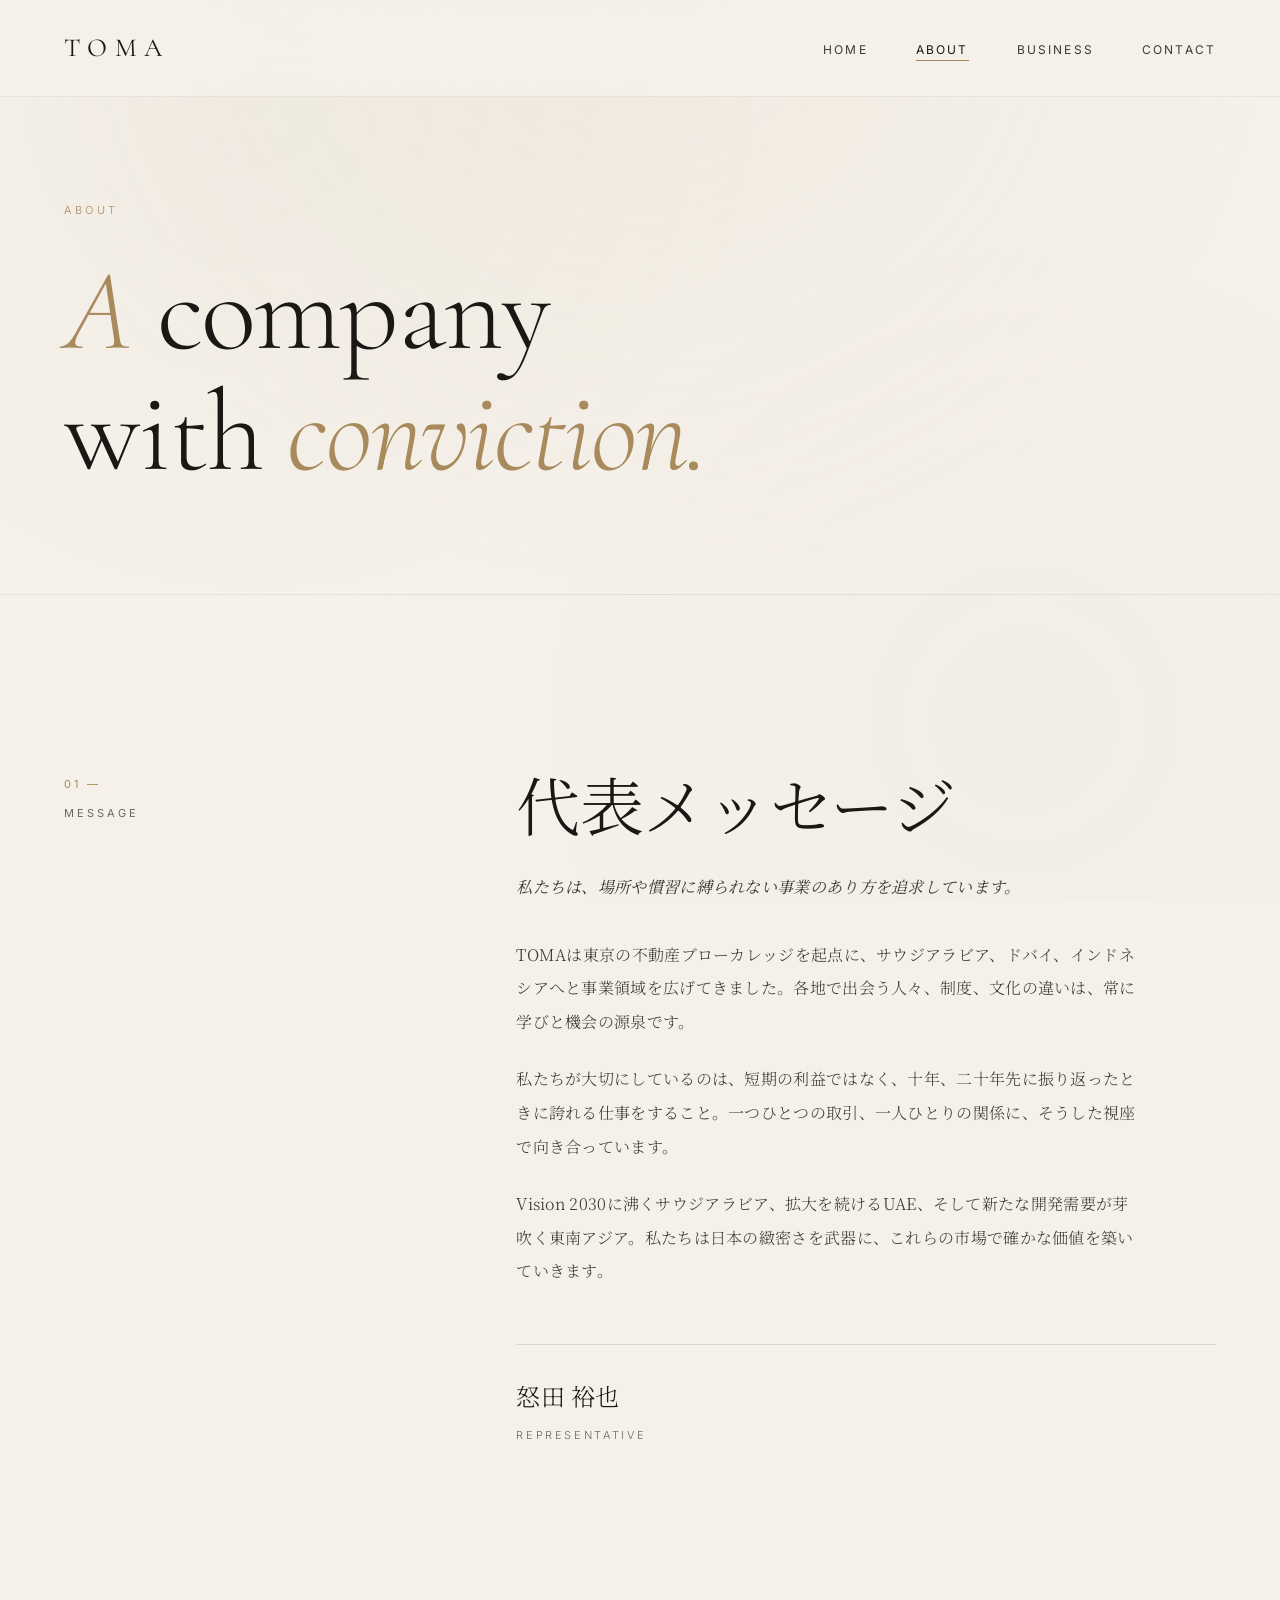
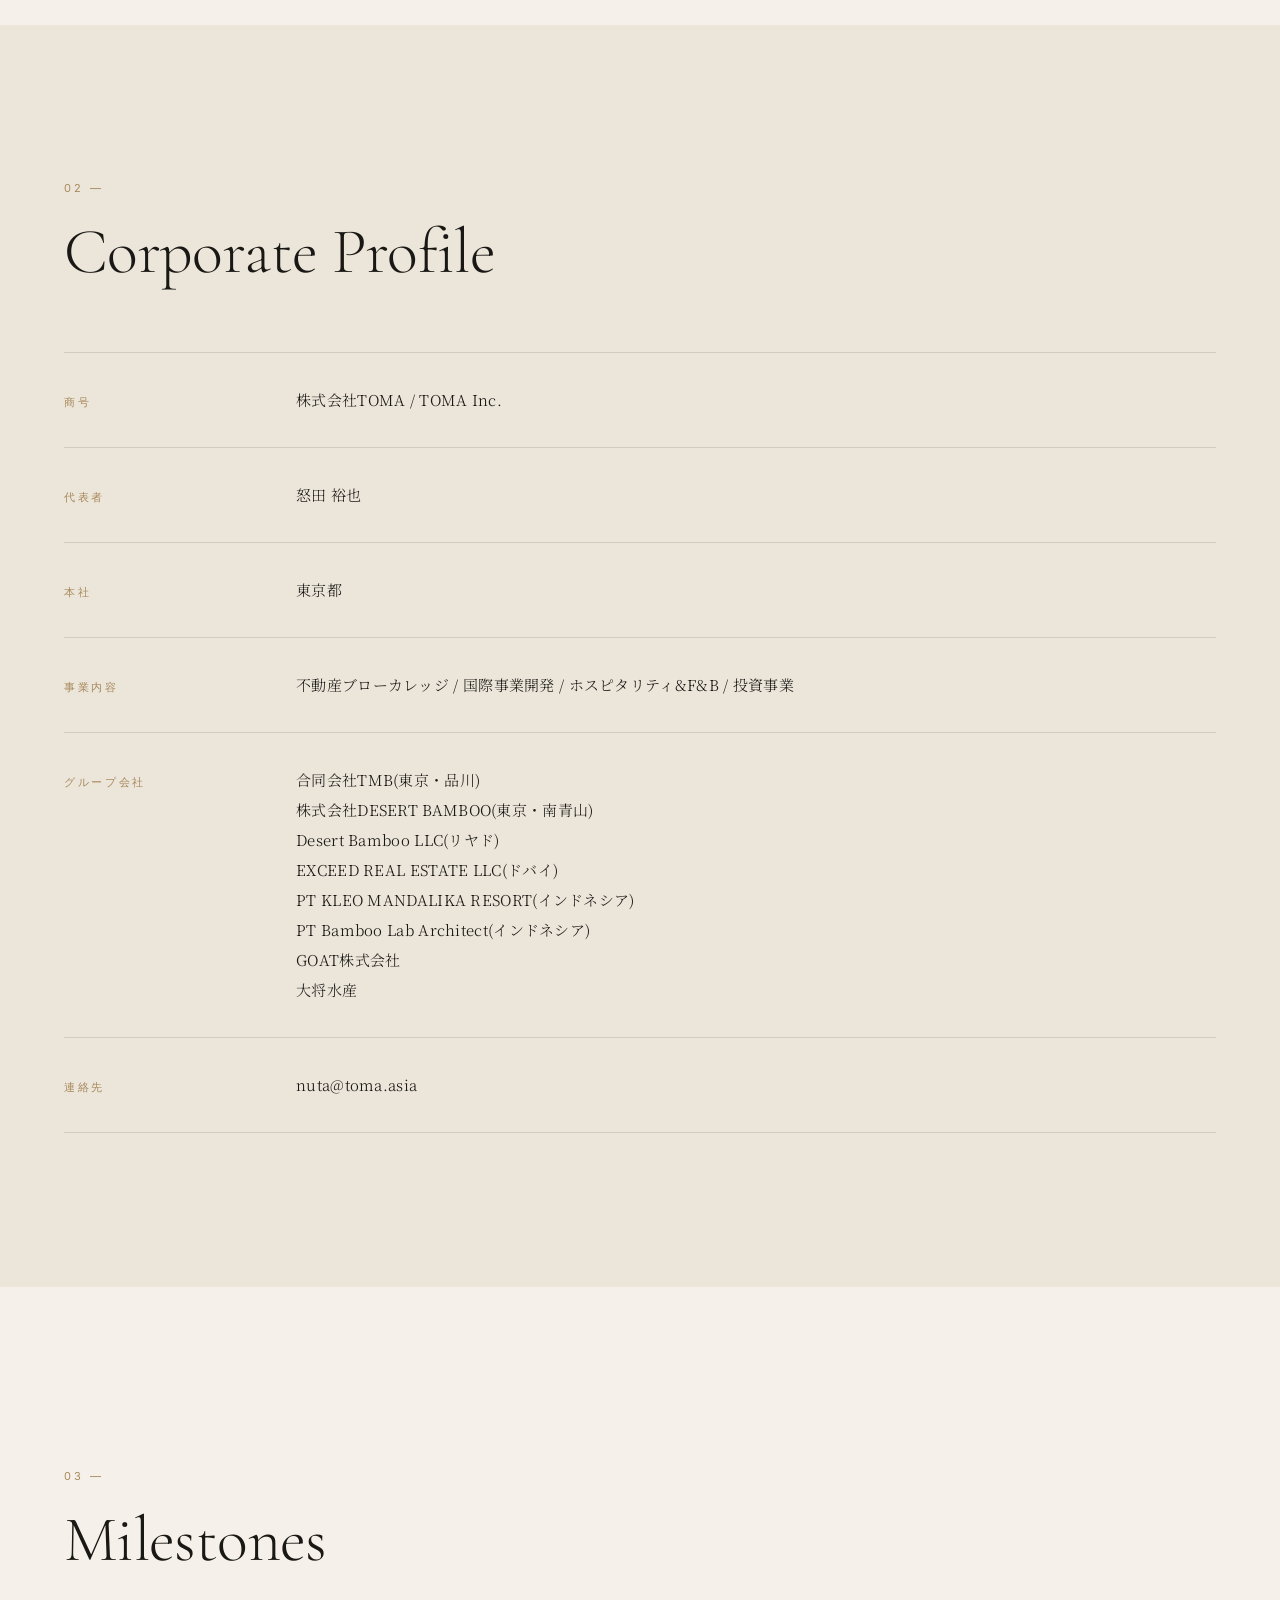
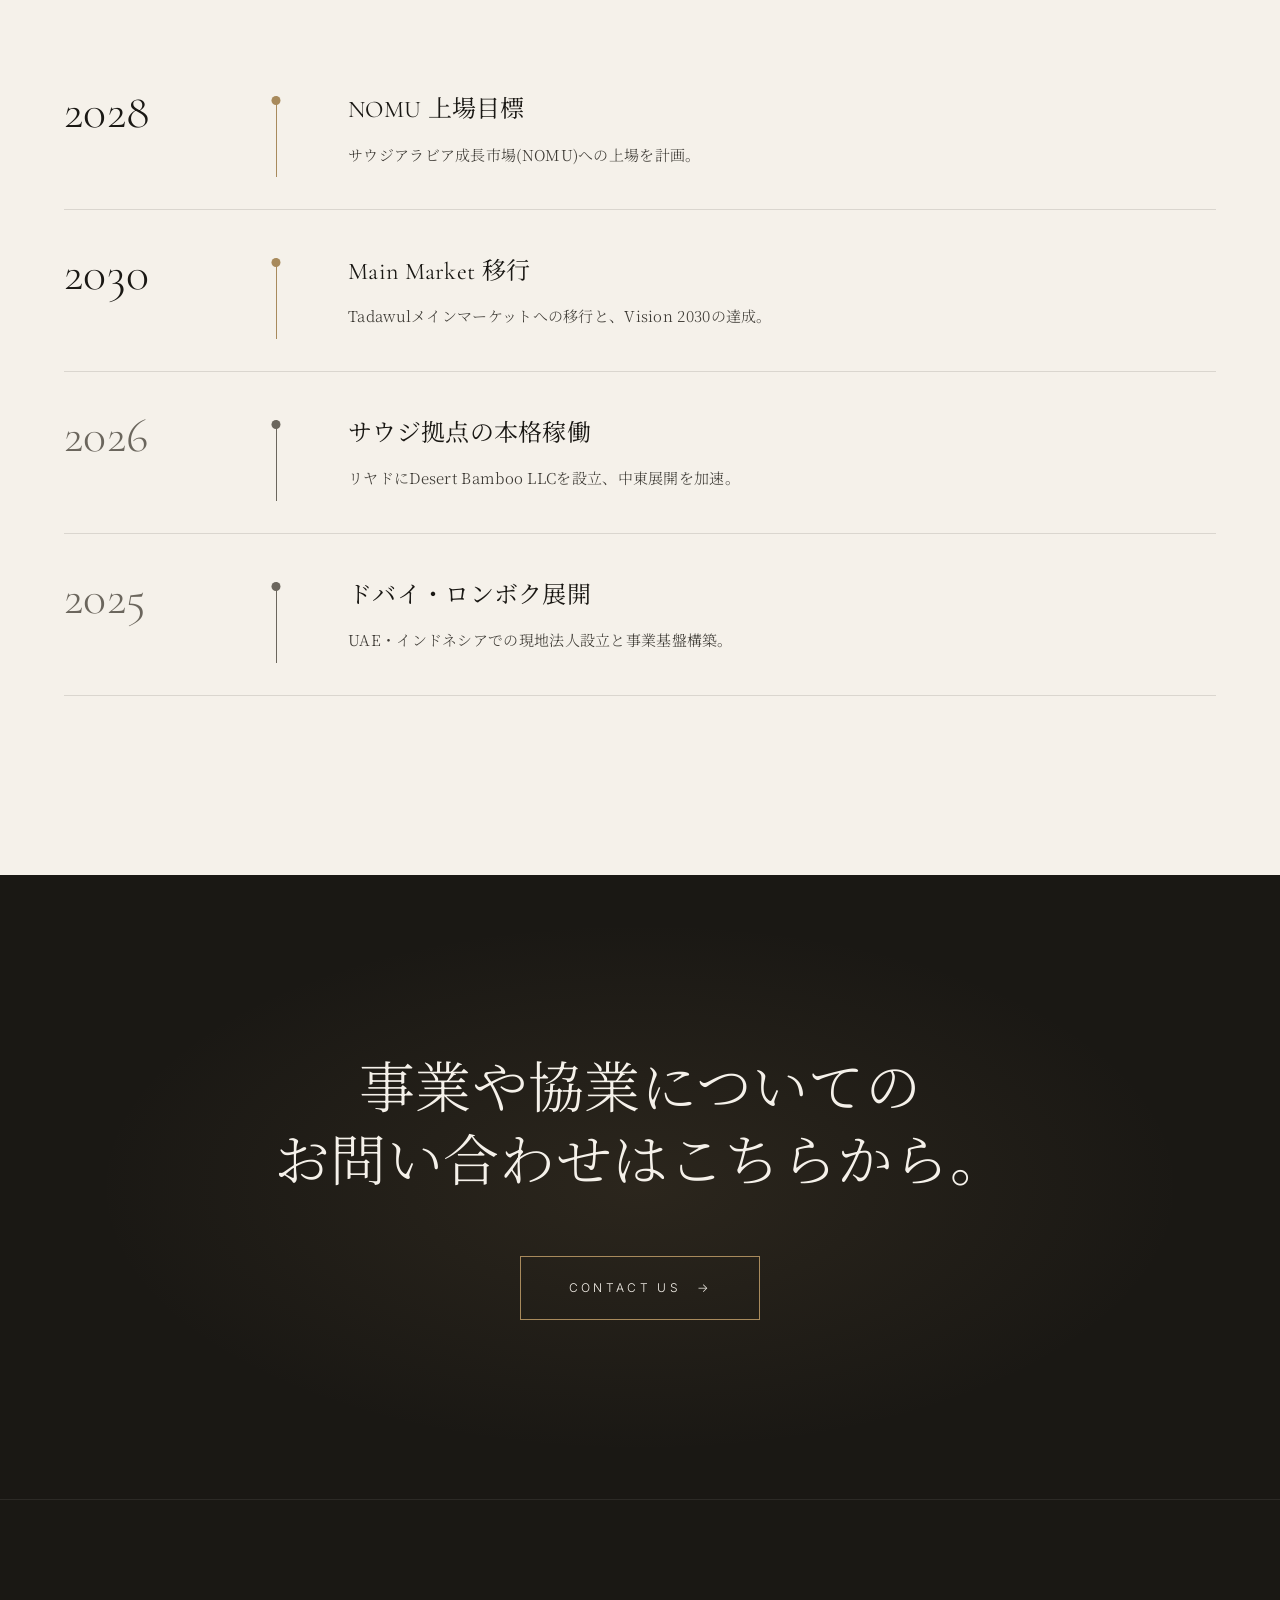
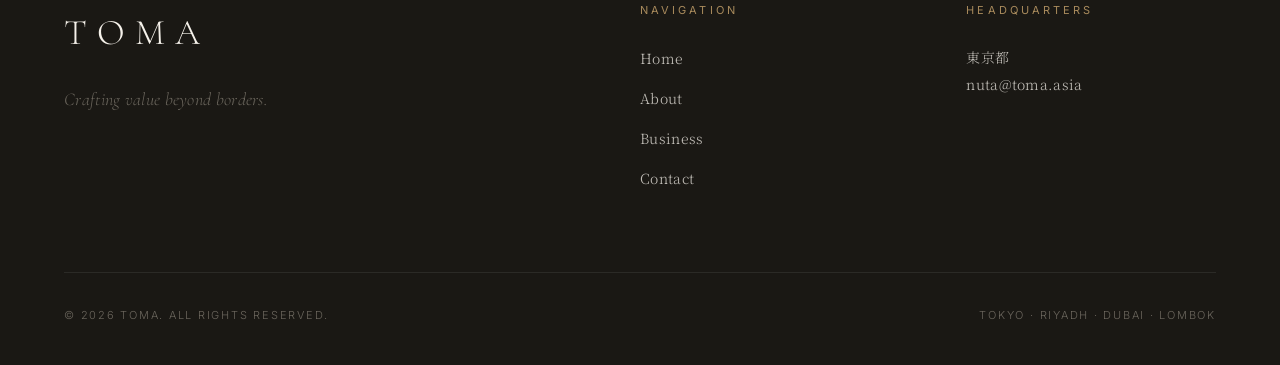
==== about.html @ d40da56d "Add files via upload" ====
<!DOCTYPE html>
<html lang="ja">
<head>
<meta charset="UTF-8">
<meta name="viewport" content="width=device-width, initial-scale=1.0">
<title>About | TOMA</title>
<meta name="description" content="TOMAの会社概要、沿革、代表メッセージ。">
<link rel="preconnect" href="https://fonts.googleapis.com">
<link rel="preconnect" href="https://fonts.gstatic.com" crossorigin>
<link href="https://fonts.googleapis.com/css2?family=Cormorant+Garamond:ital,wght@0,300;0,400;0,500;1,300;1,400&family=Noto+Serif+JP:wght@200;300;400;500&family=Inter:wght@300;400&display=swap" rel="stylesheet">
<link rel="stylesheet" href="style.css">
</head>
<body>

<nav class="nav">
  <div class="nav-inner">
    <a href="index.html" class="nav-logo">TOMA</a>
    <ul class="nav-menu">
      <li><a href="index.html">Home</a></li>
      <li><a href="about.html" class="active">About</a></li>
      <li><a href="business.html">Business</a></li>
      <li><a href="contact.html">Contact</a></li>
    </ul>
    <button class="nav-toggle" aria-label="Menu">
      <span></span><span></span>
    </button>
  </div>
</nav>

<header class="page-header">
  <div class="container">
    <span class="page-eyebrow">About</span>
    <h1 class="page-title"><em>A</em> company<br>with <em>conviction.</em></h1>
  </div>
</header>

<section class="message">
  <div class="container">
    <div class="message-grid">
      <div class="message-label">
        <span class="label-num">01 —</span>
        <span class="label-text">Message</span>
      </div>
      <div class="message-body">
        <h2 class="section-title">代表メッセージ</h2>
        <p class="lead">私たちは、場所や慣習に縛られない事業のあり方を追求しています。</p>
        <p>TOMAは東京の不動産ブローカレッジを起点に、サウジアラビア、ドバイ、インドネシアへと事業領域を広げてきました。各地で出会う人々、制度、文化の違いは、常に学びと機会の源泉です。</p>
        <p>私たちが大切にしているのは、短期の利益ではなく、十年、二十年先に振り返ったときに誇れる仕事をすること。一つひとつの取引、一人ひとりの関係に、そうした視座で向き合っています。</p>
        <p>Vision 2030に沸くサウジアラビア、拡大を続けるUAE、そして新たな開発需要が芽吹く東南アジア。私たちは日本の緻密さを武器に、これらの市場で確かな価値を築いていきます。</p>
        <div class="signature">
          <span class="sig-name">怒田 裕也</span>
          <span class="sig-title">Representative</span>
        </div>
      </div>
    </div>
  </div>
</section>

<section class="profile">
  <div class="container">
    <div class="profile-head">
      <span class="label-num">02 —</span>
      <h2 class="section-title">Corporate Profile</h2>
    </div>
    <dl class="profile-list">
      <div class="profile-row">
        <dt>商号</dt>
        <dd>株式会社TOMA / TOMA Inc.</dd>
      </div>
      <div class="profile-row">
        <dt>代表者</dt>
        <dd>怒田 裕也</dd>
      </div>
      <div class="profile-row">
        <dt>本社</dt>
        <dd>東京都</dd>
      </div>
      <div class="profile-row">
        <dt>事業内容</dt>
        <dd>不動産ブローカレッジ / 国際事業開発 / ホスピタリティ&amp;F&amp;B / 投資事業</dd>
      </div>
      <div class="profile-row">
        <dt>グループ会社</dt>
        <dd>
          合同会社TMB(東京・品川)<br>
          株式会社DESERT BAMBOO(東京・南青山)<br>
          Desert Bamboo LLC(リヤド)<br>
          EXCEED REAL ESTATE LLC(ドバイ)<br>
          PT KLEO MANDALIKA RESORT(インドネシア)<br>
          PT Bamboo Lab Architect(インドネシア)<br>
          GOAT株式会社<br>
          大将水産
        </dd>
      </div>
      <div class="profile-row">
        <dt>連絡先</dt>
        <dd>nuta@toma.asia</dd>
      </div>
    </dl>
  </div>
</section>

<section class="milestones">
  <div class="container">
    <div class="mile-head">
      <span class="label-num">03 —</span>
      <h2 class="section-title">Milestones</h2>
    </div>
    <ol class="timeline">
      <li class="tl-item">
        <span class="tl-year">2028</span>
        <span class="tl-line"></span>
        <div class="tl-body">
          <h3>NOMU 上場目標</h3>
          <p>サウジアラビア成長市場(NOMU)への上場を計画。</p>
        </div>
      </li>
      <li class="tl-item">
        <span class="tl-year">2030</span>
        <span class="tl-line"></span>
        <div class="tl-body">
          <h3>Main Market 移行</h3>
          <p>Tadawulメインマーケットへの移行と、Vision 2030の達成。</p>
        </div>
      </li>
      <li class="tl-item tl-past">
        <span class="tl-year">2026</span>
        <span class="tl-line"></span>
        <div class="tl-body">
          <h3>サウジ拠点の本格稼働</h3>
          <p>リヤドにDesert Bamboo LLCを設立、中東展開を加速。</p>
        </div>
      </li>
      <li class="tl-item tl-past">
        <span class="tl-year">2025</span>
        <span class="tl-line"></span>
        <div class="tl-body">
          <h3>ドバイ・ロンボク展開</h3>
          <p>UAE・インドネシアでの現地法人設立と事業基盤構築。</p>
        </div>
      </li>
    </ol>
  </div>
</section>

<section class="cta">
  <div class="container">
    <p class="cta-lead">事業や協業についての<br>お問い合わせはこちらから。</p>
    <a href="contact.html" class="cta-button">
      <span>Contact Us</span>
      <span class="arrow">→</span>
    </a>
  </div>
</section>

<footer class="footer">
  <div class="container">
    <div class="footer-grid">
      <div class="footer-brand">
        <div class="footer-logo">TOMA</div>
        <p>Crafting value beyond borders.</p>
      </div>
      <div class="footer-links">
        <h4>Navigation</h4>
        <ul>
          <li><a href="index.html">Home</a></li>
          <li><a href="about.html">About</a></li>
          <li><a href="business.html">Business</a></li>
          <li><a href="contact.html">Contact</a></li>
        </ul>
      </div>
      <div class="footer-info">
        <h4>Headquarters</h4>
        <p>東京都<br>nuta@toma.asia</p>
      </div>
    </div>
    <div class="footer-base">
      <span>© 2026 TOMA. All rights reserved.</span>
      <span>Tokyo · Riyadh · Dubai · Lombok</span>
    </div>
  </div>
</footer>

<script src="main.js"></script>
</body>
</html>
---- style.css ----
/* ============================================
   TOMA — Corporate Site
   Aesthetic: Refined luxury, editorial serif
   ============================================ */

:root {
  --ivory: #f5f1ea;
  --ivory-deep: #ebe5da;
  --ink: #1a1814;
  --ink-soft: #3d3a34;
  --ink-faded: #6b665d;
  --gold: #a88a5c;
  --gold-pale: #c9b491;
  --line: rgba(26, 24, 20, 0.12);
  --line-soft: rgba(26, 24, 20, 0.06);

  --font-display: 'Cormorant Garamond', 'Noto Serif JP', serif;
  --font-jp: 'Noto Serif JP', serif;
  --font-sans: 'Inter', -apple-system, sans-serif;

  --ease: cubic-bezier(0.65, 0, 0.35, 1);
  --ease-out: cubic-bezier(0.22, 1, 0.36, 1);
}

* { margin: 0; padding: 0; box-sizing: border-box; }

html { scroll-behavior: smooth; }

body {
  background: var(--ivory);
  color: var(--ink);
  font-family: var(--font-jp);
  font-weight: 300;
  font-size: 15px;
  line-height: 1.85;
  letter-spacing: 0.02em;
  overflow-x: hidden;
  -webkit-font-smoothing: antialiased;
  -moz-osx-font-smoothing: grayscale;
}

/* Subtle paper-like texture */
body::before {
  content: '';
  position: fixed;
  inset: 0;
  background-image:
    radial-gradient(circle at 20% 10%, rgba(168, 138, 92, 0.04) 0%, transparent 40%),
    radial-gradient(circle at 80% 80%, rgba(168, 138, 92, 0.03) 0%, transparent 40%);
  pointer-events: none;
  z-index: 1;
}

.container {
  max-width: 1280px;
  margin: 0 auto;
  padding: 0 clamp(24px, 5vw, 72px);
  position: relative;
  z-index: 2;
}

/* ============================================
   NAVIGATION
   ============================================ */
.nav {
  position: fixed;
  top: 0; left: 0; right: 0;
  z-index: 100;
  padding: 24px 0;
  background: rgba(245, 241, 234, 0.88);
  backdrop-filter: blur(16px);
  -webkit-backdrop-filter: blur(16px);
  border-bottom: 1px solid var(--line-soft);
  transition: all 0.4s var(--ease);
}

.nav-inner {
  max-width: 1280px;
  margin: 0 auto;
  padding: 0 clamp(24px, 5vw, 72px);
  display: flex;
  align-items: center;
  justify-content: space-between;
}

.nav-logo {
  font-family: var(--font-display);
  font-weight: 400;
  font-size: 26px;
  letter-spacing: 0.28em;
  color: var(--ink);
  text-decoration: none;
  transition: color 0.3s var(--ease);
}

.nav-logo:hover { color: var(--gold); }

.nav-menu {
  display: flex;
  gap: 48px;
  list-style: none;
}

.nav-menu a {
  color: var(--ink-soft);
  text-decoration: none;
  font-family: var(--font-sans);
  font-size: 12px;
  letter-spacing: 0.18em;
  text-transform: uppercase;
  font-weight: 400;
  position: relative;
  transition: color 0.3s var(--ease);
  padding: 4px 0;
}

.nav-menu a::after {
  content: '';
  position: absolute;
  bottom: 0;
  left: 0;
  width: 0;
  height: 1px;
  background: var(--gold);
  transition: width 0.4s var(--ease);
}

.nav-menu a:hover,
.nav-menu a.active { color: var(--ink); }
.nav-menu a.active::after,
.nav-menu a:hover::after { width: 100%; }

.nav-toggle {
  display: none;
  background: none;
  border: none;
  cursor: pointer;
  width: 28px;
  height: 20px;
  position: relative;
}

.nav-toggle span {
  display: block;
  position: absolute;
  left: 0;
  width: 100%;
  height: 1px;
  background: var(--ink);
  transition: all 0.3s var(--ease);
}

.nav-toggle span:nth-child(1) { top: 6px; }
.nav-toggle span:nth-child(2) { bottom: 6px; }

/* ============================================
   HERO
   ============================================ */
.hero {
  min-height: 100vh;
  display: flex;
  align-items: center;
  position: relative;
  padding: 120px clamp(24px, 5vw, 72px) 80px;
  overflow: hidden;
}

.hero-gradient {
  position: absolute;
  inset: 0;
  background:
    radial-gradient(ellipse at top right, rgba(201, 180, 145, 0.18) 0%, transparent 55%),
    radial-gradient(ellipse at bottom left, rgba(168, 138, 92, 0.08) 0%, transparent 55%);
  pointer-events: none;
}

.hero-content {
  max-width: 1280px;
  margin: 0 auto;
  width: 100%;
  position: relative;
  z-index: 2;
}

.hero-eyebrow {
  display: flex;
  align-items: center;
  gap: 16px;
  font-family: var(--font-sans);
  font-size: 11px;
  letter-spacing: 0.32em;
  text-transform: uppercase;
  color: var(--ink-faded);
  margin-bottom: 48px;
  opacity: 0;
  animation: fadeIn 1.2s var(--ease-out) 0.3s forwards;
}

.hero-eyebrow .line {
  width: 48px;
  height: 1px;
  background: var(--gold);
  display: inline-block;
}

.hero-title {
  font-family: var(--font-display);
  font-weight: 300;
  font-size: clamp(52px, 10vw, 148px);
  line-height: 1.02;
  letter-spacing: -0.015em;
  color: var(--ink);
  margin-bottom: 48px;
}

.hero-title em {
  font-style: italic;
  font-weight: 300;
  color: var(--gold);
}

.reveal {
  display: block;
  overflow: hidden;
}

.reveal > span {
  display: block;
  transform: translateY(110%);
  animation: revealUp 1.4s var(--ease-out) forwards;
}

.reveal:nth-child(1) > span { animation-delay: 0.2s; }
.reveal:nth-child(2) > span { animation-delay: 0.4s; }

@keyframes revealUp {
  to { transform: translateY(0); }
}

.reveal-delay {
  opacity: 0;
  animation: fadeIn 1.2s var(--ease-out) 0.9s forwards;
}

@keyframes fadeIn {
  from { opacity: 0; transform: translateY(20px); }
  to { opacity: 1; transform: translateY(0); }
}

.hero-sub {
  font-size: 16px;
  color: var(--ink-soft);
  max-width: 540px;
  margin-bottom: 72px;
  line-height: 2;
}

.hero-meta {
  display: flex;
  gap: clamp(32px, 6vw, 80px);
  padding-top: 32px;
  border-top: 1px solid var(--line);
  max-width: 640px;
}

.meta-item {
  display: flex;
  flex-direction: column;
  gap: 4px;
}

.meta-num {
  font-family: var(--font-display);
  font-size: 40px;
  font-weight: 400;
  color: var(--ink);
  line-height: 1;
}

.meta-label {
  font-family: var(--font-sans);
  font-size: 11px;
  letter-spacing: 0.2em;
  text-transform: uppercase;
  color: var(--ink-faded);
}

.hero-scroll {
  position: absolute;
  bottom: 40px;
  right: clamp(24px, 5vw, 72px);
  display: flex;
  flex-direction: column;
  align-items: center;
  gap: 16px;
  z-index: 2;
}

.hero-scroll span {
  font-family: var(--font-sans);
  font-size: 10px;
  letter-spacing: 0.3em;
  text-transform: uppercase;
  color: var(--ink-faded);
  writing-mode: vertical-rl;
}

.scroll-line {
  width: 1px;
  height: 60px;
  background: linear-gradient(to bottom, var(--gold), transparent);
  position: relative;
  overflow: hidden;
}

.scroll-line::after {
  content: '';
  position: absolute;
  top: -20px;
  left: 0;
  width: 100%;
  height: 20px;
  background: var(--ink);
  animation: scrollDot 2.4s var(--ease) infinite;
}

@keyframes scrollDot {
  to { top: 60px; }
}

/* ============================================
   SECTION BASICS
   ============================================ */
.section-title {
  font-family: var(--font-display);
  font-weight: 300;
  font-size: clamp(36px, 5vw, 64px);
  line-height: 1.15;
  letter-spacing: -0.01em;
  color: var(--ink);
}

.section-title em {
  font-style: italic;
  color: var(--gold);
}

.label-num {
  font-family: var(--font-sans);
  font-size: 11px;
  letter-spacing: 0.28em;
  text-transform: uppercase;
  color: var(--gold);
  font-weight: 400;
}

.label-text {
  font-family: var(--font-sans);
  font-size: 11px;
  letter-spacing: 0.28em;
  text-transform: uppercase;
  color: var(--ink-faded);
  font-weight: 400;
}

/* ============================================
   INTRO SECTION
   ============================================ */
.intro {
  padding: clamp(100px, 14vw, 180px) 0;
  border-top: 1px solid var(--line-soft);
}

.intro-grid {
  display: grid;
  grid-template-columns: 1fr 2fr;
  gap: clamp(48px, 8vw, 120px);
  align-items: start;
}

.intro-label {
  display: flex;
  flex-direction: column;
  gap: 8px;
  position: sticky;
  top: 120px;
}

.intro-body p {
  font-size: 17px;
  line-height: 2.05;
  color: var(--ink-soft);
  margin-top: 32px;
  max-width: 640px;
}

.intro-body .section-title {
  margin-bottom: 8px;
}

/* ============================================
   SHOWCASE
   ============================================ */
.showcase {
  padding: clamp(80px, 12vw, 160px) 0;
  background: var(--ivory-deep);
  position: relative;
}

.showcase::before {
  content: '';
  position: absolute;
  top: 0; left: 0; right: 0;
  height: 1px;
  background: var(--line);
}

.showcase-head {
  display: flex;
  flex-direction: column;
  gap: 16px;
  margin-bottom: 80px;
}

.showcase-grid {
  display: grid;
  grid-template-columns: repeat(3, 1fr);
  gap: 1px;
  background: var(--line);
  border: 1px solid var(--line);
}

.showcase-item {
  background: var(--ivory-deep);
  padding: 56px clamp(24px, 3vw, 48px);
  display: flex;
  flex-direction: column;
  gap: 20px;
  transition: background 0.5s var(--ease);
  position: relative;
  min-height: 340px;
}

.showcase-item:hover {
  background: var(--ivory);
}

.item-num {
  font-family: var(--font-display);
  font-style: italic;
  font-size: 52px;
  font-weight: 300;
  color: var(--gold);
  line-height: 1;
}

.showcase-item h3 {
  font-family: var(--font-display);
  font-size: 28px;
  font-weight: 400;
  color: var(--ink);
  letter-spacing: 0.01em;
}

.showcase-item p {
  color: var(--ink-soft);
  font-size: 14px;
  line-height: 1.95;
  flex-grow: 1;
}

.arrow-link {
  font-family: var(--font-sans);
  font-size: 11px;
  letter-spacing: 0.24em;
  text-transform: uppercase;
  color: var(--ink);
  text-decoration: none;
  display: inline-flex;
  align-items: center;
  gap: 12px;
  margin-top: 16px;
  transition: gap 0.3s var(--ease), color 0.3s var(--ease);
  align-self: flex-start;
}

.arrow-link span {
  transition: transform 0.3s var(--ease);
}

.arrow-link:hover {
  color: var(--gold);
  gap: 20px;
}

/* ============================================
   GLOBAL PRESENCE
   ============================================ */
.global {
  padding: clamp(100px, 14vw, 180px) 0;
}

.global-head {
  display: flex;
  flex-direction: column;
  gap: 16px;
  margin-bottom: 72px;
}

.global-list {
  border-top: 1px solid var(--line);
}

.region {
  display: grid;
  grid-template-columns: 180px 1fr 3fr;
  align-items: center;
  padding: 40px 0;
  border-bottom: 1px solid var(--line);
  transition: padding-left 0.5s var(--ease);
  cursor: default;
}

.region:hover {
  padding-left: 24px;
}

.region-num {
  font-family: var(--font-jp);
  font-size: 14px;
  color: var(--gold);
  letter-spacing: 0.14em;
  font-weight: 400;
}

.region-dot {
  display: block;
  width: 6px;
  height: 6px;
  border-radius: 50%;
  background: var(--gold);
  transform: scale(0.6);
  transition: transform 0.4s var(--ease);
}

.region:hover .region-dot { transform: scale(1.2); }

.region-name {
  font-family: var(--font-display);
  font-size: clamp(26px, 3.2vw, 44px);
  font-weight: 300;
  color: var(--ink);
  letter-spacing: -0.005em;
}

/* ============================================
   CTA
   ============================================ */
.cta {
  padding: clamp(100px, 14vw, 180px) 0;
  background: var(--ink);
  color: var(--ivory);
  text-align: center;
  position: relative;
  overflow: hidden;
}

.cta::before {
  content: '';
  position: absolute;
  inset: 0;
  background:
    radial-gradient(ellipse at center, rgba(168, 138, 92, 0.12) 0%, transparent 60%);
}

.cta .container { position: relative; z-index: 2; }

.cta-lead {
  font-family: var(--font-display);
  font-size: clamp(32px, 4.5vw, 56px);
  font-weight: 300;
  line-height: 1.3;
  margin-bottom: 56px;
  color: var(--ivory);
}

.cta-button {
  display: inline-flex;
  align-items: center;
  gap: 16px;
  padding: 20px 48px;
  border: 1px solid var(--gold);
  color: var(--ivory);
  text-decoration: none;
  font-family: var(--font-sans);
  font-size: 12px;
  letter-spacing: 0.28em;
  text-transform: uppercase;
  transition: all 0.4s var(--ease);
  position: relative;
  overflow: hidden;
}

.cta-button::before {
  content: '';
  position: absolute;
  inset: 0;
  background: var(--gold);
  transform: translateX(-101%);
  transition: transform 0.5s var(--ease);
  z-index: 0;
}

.cta-button:hover::before { transform: translateX(0); }
.cta-button > * { position: relative; z-index: 1; transition: color 0.3s var(--ease); }
.cta-button:hover { color: var(--ink); border-color: var(--gold); }

.cta-button .arrow {
  transition: transform 0.4s var(--ease);
}

.cta-button:hover .arrow { transform: translateX(8px); }

/* ============================================
   FOOTER
   ============================================ */
.footer {
  background: var(--ink);
  color: var(--ivory);
  padding: 100px 0 40px;
  border-top: 1px solid rgba(255, 255, 255, 0.08);
}

.footer-grid {
  display: grid;
  grid-template-columns: 2fr 1fr 1fr;
  gap: clamp(40px, 6vw, 80px);
  margin-bottom: 80px;
}

.footer-logo {
  font-family: var(--font-display);
  font-size: 36px;
  letter-spacing: 0.28em;
  margin-bottom: 16px;
  color: var(--ivory);
}

.footer-brand p {
  color: var(--ink-faded);
  font-family: var(--font-display);
  font-style: italic;
  font-size: 18px;
}

.footer h4 {
  font-family: var(--font-sans);
  font-size: 11px;
  letter-spacing: 0.28em;
  text-transform: uppercase;
  color: var(--gold);
  font-weight: 400;
  margin-bottom: 24px;
}

.footer-links ul {
  list-style: none;
  display: flex;
  flex-direction: column;
  gap: 12px;
}

.footer-links a {
  color: var(--ivory);
  text-decoration: none;
  font-size: 14px;
  transition: color 0.3s var(--ease);
  opacity: 0.75;
}

.footer-links a:hover { color: var(--gold-pale); opacity: 1; }

.footer-info p {
  color: var(--ivory);
  font-size: 14px;
  opacity: 0.75;
  line-height: 1.9;
}

.footer-base {
  padding-top: 32px;
  border-top: 1px solid rgba(255, 255, 255, 0.08);
  display: flex;
  justify-content: space-between;
  font-family: var(--font-sans);
  font-size: 11px;
  letter-spacing: 0.16em;
  color: var(--ink-faded);
  text-transform: uppercase;
}

/* ============================================
   SUB PAGES
   ============================================ */
.page-header {
  padding: 200px 0 100px;
  border-bottom: 1px solid var(--line-soft);
  background: radial-gradient(ellipse at center top, rgba(201, 180, 145, 0.1) 0%, transparent 70%);
}

.page-eyebrow {
  font-family: var(--font-sans);
  font-size: 11px;
  letter-spacing: 0.32em;
  text-transform: uppercase;
  color: var(--gold);
  margin-bottom: 32px;
  display: block;
}

.page-title {
  font-family: var(--font-display);
  font-weight: 300;
  font-size: clamp(52px, 9vw, 128px);
  line-height: 1.05;
  letter-spacing: -0.015em;
  color: var(--ink);
}

.page-title em {
  font-style: italic;
  color: var(--gold);
}

.lead {
  font-family: var(--font-display);
  font-style: italic;
  font-size: 22px;
  line-height: 1.6;
  color: var(--ink);
  margin-bottom: 32px;
  font-weight: 400;
}

/* ============================================
   MESSAGE (About)
   ============================================ */
.message {
  padding: clamp(100px, 14vw, 180px) 0;
}

.message-grid {
  display: grid;
  grid-template-columns: 1fr 2fr;
  gap: clamp(48px, 8vw, 120px);
  align-items: start;
}

.message-label {
  display: flex;
  flex-direction: column;
  gap: 8px;
  position: sticky;
  top: 120px;
}

.message-body p {
  font-size: 16px;
  line-height: 2.1;
  color: var(--ink-soft);
  margin-top: 24px;
  max-width: 620px;
}

.message-body .section-title { margin-bottom: 24px; }

.signature {
  margin-top: 56px;
  padding-top: 32px;
  border-top: 1px solid var(--line);
  display: flex;
  flex-direction: column;
  gap: 4px;
}

.sig-name {
  font-family: var(--font-display);
  font-size: 24px;
  color: var(--ink);
}

.sig-title {
  font-family: var(--font-sans);
  font-size: 11px;
  letter-spacing: 0.24em;
  text-transform: uppercase;
  color: var(--ink-faded);
}

/* ============================================
   PROFILE (Corporate)
   ============================================ */
.profile {
  padding: clamp(80px, 12vw, 160px) 0;
  background: var(--ivory-deep);
}

.profile-head {
  display: flex;
  flex-direction: column;
  gap: 16px;
  margin-bottom: 64px;
}

.profile-list {
  border-top: 1px solid var(--line);
}

.profile-row {
  display: grid;
  grid-template-columns: 200px 1fr;
  padding: 32px 0;
  border-bottom: 1px solid var(--line);
  align-items: baseline;
  gap: 32px;
}

.profile-row dt {
  font-family: var(--font-sans);
  font-size: 11px;
  letter-spacing: 0.24em;
  text-transform: uppercase;
  color: var(--gold);
}

.profile-row dd {
  font-size: 15px;
  line-height: 2;
  color: var(--ink);
}

/* ============================================
   MILESTONES (Timeline)
   ============================================ */
.milestones {
  padding: clamp(100px, 14vw, 180px) 0;
}

.mile-head {
  display: flex;
  flex-direction: column;
  gap: 16px;
  margin-bottom: 72px;
}

.timeline {
  list-style: none;
  position: relative;
  padding-left: 0;
}

.tl-item {
  display: grid;
  grid-template-columns: 140px 80px 1fr;
  gap: 32px;
  padding: 40px 0;
  border-bottom: 1px solid var(--line);
  align-items: start;
}

.tl-year {
  font-family: var(--font-display);
  font-size: 48px;
  font-weight: 300;
  color: var(--ink);
  line-height: 1;
}

.tl-past .tl-year { color: var(--ink-faded); }

.tl-line {
  display: block;
  width: 1px;
  height: 100%;
  background: var(--gold);
  margin: 8px auto 0;
  position: relative;
}

.tl-line::before {
  content: '';
  position: absolute;
  top: 0;
  left: 50%;
  width: 9px;
  height: 9px;
  border-radius: 50%;
  background: var(--gold);
  transform: translateX(-50%);
}

.tl-past .tl-line,
.tl-past .tl-line::before { background: var(--ink-faded); }

.tl-body h3 {
  font-family: var(--font-display);
  font-size: 24px;
  font-weight: 400;
  color: var(--ink);
  margin-bottom: 8px;
}

.tl-body p {
  color: var(--ink-soft);
  line-height: 1.9;
}

/* ============================================
   BUSINESS DETAIL
   ============================================ */
.biz-section {
  padding: clamp(100px, 14vw, 180px) 0;
  border-bottom: 1px solid var(--line-soft);
}

.biz-section.biz-alt {
  background: var(--ivory-deep);
}

.biz-grid {
  display: grid;
  grid-template-columns: 1fr 2fr;
  gap: clamp(48px, 8vw, 120px);
  align-items: start;
}

.biz-meta {
  position: sticky;
  top: 120px;
  display: flex;
  flex-direction: column;
  gap: 16px;
}

.biz-num {
  font-family: var(--font-display);
  font-style: italic;
  font-size: 72px;
  font-weight: 300;
  color: var(--gold);
  line-height: 1;
}

.biz-tag {
  font-family: var(--font-sans);
  font-size: 11px;
  letter-spacing: 0.28em;
  text-transform: uppercase;
  color: var(--ink-faded);
}

.biz-title {
  font-family: var(--font-display);
  font-size: clamp(40px, 6vw, 72px);
  font-weight: 300;
  line-height: 1.1;
  letter-spacing: -0.015em;
  color: var(--ink);
  margin-bottom: 24px;
}

.biz-body > p {
  font-size: 16px;
  line-height: 2.05;
  color: var(--ink-soft);
  margin-bottom: 24px;
  max-width: 640px;
}

.biz-points {
  margin-top: 64px;
  display: flex;
  flex-direction: column;
  gap: 40px;
}

.bp-item {
  display: grid;
  grid-template-columns: 60px 1fr;
  gap: 24px;
  padding: 32px 0;
  border-top: 1px solid var(--line);
}

.bp-num {
  font-family: var(--font-sans);
  font-size: 11px;
  letter-spacing: 0.24em;
  color: var(--gold);
}

.bp-item h4 {
  font-family: var(--font-display);
  font-size: 22px;
  font-weight: 400;
  color: var(--ink);
  margin-bottom: 8px;
}

.bp-item p {
  color: var(--ink-soft);
  font-size: 15px;
  line-height: 1.95;
}

/* ============================================
   CONTACT
   ============================================ */
.contact {
  padding: clamp(80px, 12vw, 160px) 0;
}

.contact-grid {
  display: grid;
  grid-template-columns: 1fr 1.5fr;
  gap: clamp(48px, 8vw, 120px);
  align-items: start;
}

.contact-info {
  position: sticky;
  top: 120px;
  display: flex;
  flex-direction: column;
  gap: 16px;
}

.contact-info .section-title { margin-bottom: 24px; }

.contact-info p {
  color: var(--ink-soft);
  font-size: 15px;
  line-height: 2;
  margin-bottom: 16px;
}

.info-block {
  padding-top: 32px;
  margin-top: 16px;
  border-top: 1px solid var(--line);
}

.info-block h4 {
  font-family: var(--font-sans);
  font-size: 11px;
  letter-spacing: 0.28em;
  text-transform: uppercase;
  color: var(--gold);
  margin-bottom: 12px;
}

.info-block p {
  margin: 0;
  font-size: 15px;
}

.info-mail {
  font-family: var(--font-display);
  font-size: 24px;
  color: var(--ink);
  text-decoration: none;
  position: relative;
  display: inline-block;
  padding-bottom: 4px;
  border-bottom: 1px solid var(--gold);
  transition: color 0.3s var(--ease);
}

.info-mail:hover { color: var(--gold); }

.contact-form {
  display: flex;
  flex-direction: column;
  gap: 8px;
}

.contact-form .section-title { margin-bottom: 32px; }

.form-row {
  display: flex;
  flex-direction: column;
  padding: 24px 0;
  border-bottom: 1px solid var(--line);
  position: relative;
  transition: border-color 0.3s var(--ease);
}

.form-row:focus-within {
  border-color: var(--gold);
}

.form-row label {
  display: flex;
  align-items: baseline;
  gap: 16px;
  margin-bottom: 12px;
}

.label-no {
  font-family: var(--font-sans);
  font-size: 10px;
  letter-spacing: 0.24em;
  color: var(--gold);
}

.label-txt {
  font-family: var(--font-sans);
  font-size: 11px;
  letter-spacing: 0.24em;
  text-transform: uppercase;
  color: var(--ink-faded);
}

.label-txt em {
  color: var(--gold);
  font-style: normal;
}

.form-row input,
.form-row select,
.form-row textarea {
  background: transparent;
  border: none;
  outline: none;
  font-family: var(--font-jp);
  font-size: 16px;
  color: var(--ink);
  padding: 8px 0;
  width: 100%;
  resize: vertical;
  letter-spacing: 0.01em;
}

.form-row textarea {
  min-height: 140px;
  line-height: 1.8;
}

.form-row input::placeholder,
.form-row textarea::placeholder {
  color: var(--ink-faded);
}

.form-row select {
  cursor: pointer;
  appearance: none;
  -webkit-appearance: none;
  background-image: url("data:image/svg+xml;utf8,<svg xmlns='http://www.w3.org/2000/svg' width='12' height='8' viewBox='0 0 12 8'><path d='M1 1l5 5 5-5' stroke='%23a88a5c' fill='none' stroke-width='1'/></svg>");
  background-repeat: no-repeat;
  background-position: right 4px center;
  padding-right: 24px;
}

.form-submit {
  margin-top: 40px;
  padding: 22px 48px;
  background: var(--ink);
  color: var(--ivory);
  border: 1px solid var(--ink);
  cursor: pointer;
  font-family: var(--font-sans);
  font-size: 12px;
  letter-spacing: 0.28em;
  text-transform: uppercase;
  display: inline-flex;
  align-items: center;
  justify-content: center;
  gap: 16px;
  align-self: flex-start;
  transition: all 0.4s var(--ease);
  position: relative;
  overflow: hidden;
}

.form-submit::before {
  content: '';
  position: absolute;
  inset: 0;
  background: var(--gold);
  transform: translateX(-101%);
  transition: transform 0.5s var(--ease);
  z-index: 0;
}

.form-submit:hover::before { transform: translateX(0); }
.form-submit > * { position: relative; z-index: 1; }
.form-submit:hover { color: var(--ink); border-color: var(--gold); }

.form-submit .arrow { transition: transform 0.4s var(--ease); }
.form-submit:hover .arrow { transform: translateX(8px); }

.form-note {
  margin-top: 24px;
  font-size: 12px;
  color: var(--ink-faded);
  line-height: 1.9;
}

/* ============================================
   RESPONSIVE
   ============================================ */
@media (max-width: 900px) {
  .nav { padding: 16px 0; }
  .nav-menu {
    position: fixed;
    top: 0; right: -100%;
    width: 75%;
    height: 100vh;
    background: var(--ivory);
    flex-direction: column;
    justify-content: center;
    align-items: center;
    gap: 32px;
    transition: right 0.5s var(--ease);
    padding: 40px;
    box-shadow: -20px 0 40px rgba(0,0,0,0.05);
  }
  .nav-menu.open { right: 0; }
  .nav-menu a { font-size: 14px; }
  .nav-toggle { display: block; z-index: 101; }
  .nav-toggle.open span:nth-child(1) {
    top: 10px; transform: rotate(45deg);
  }
  .nav-toggle.open span:nth-child(2) {
    bottom: 9px; transform: rotate(-45deg);
  }

  .hero { padding: 100px 24px 60px; min-height: 90vh; }
  .hero-sub { margin-bottom: 48px; }
  .hero-meta { flex-wrap: wrap; gap: 24px; }
  .meta-num { font-size: 32px; }
  .hero-scroll { display: none; }

  .intro-grid,
  .message-grid,
  .biz-grid,
  .contact-grid,
  .footer-grid {
    grid-template-columns: 1fr;
    gap: 40px;
  }

  .intro-label,
  .message-label,
  .biz-meta,
  .contact-info {
    position: relative;
    top: 0;
  }

  .showcase-grid {
    grid-template-columns: 1fr;
  }

  .region {
    grid-template-columns: 100px 20px 1fr;
    padding: 24px 0;
  }
  .region-name { font-size: 24px; }

  .tl-item {
    grid-template-columns: 70px 30px 1fr;
    gap: 16px;
  }
  .tl-year { font-size: 32px; }

  .profile-row {
    grid-template-columns: 1fr;
    gap: 8px;
    padding: 24px 0;
  }

  .footer-base {
    flex-direction: column;
    gap: 8px;
  }
}

@media (max-width: 560px) {
  .hero-meta { gap: 20px; }
  .meta-item { flex: 1 1 40%; }
  .showcase-item { padding: 40px 24px; min-height: auto; }
  .bp-item {
    grid-template-columns: 1fr;
    gap: 8px;
  }
}
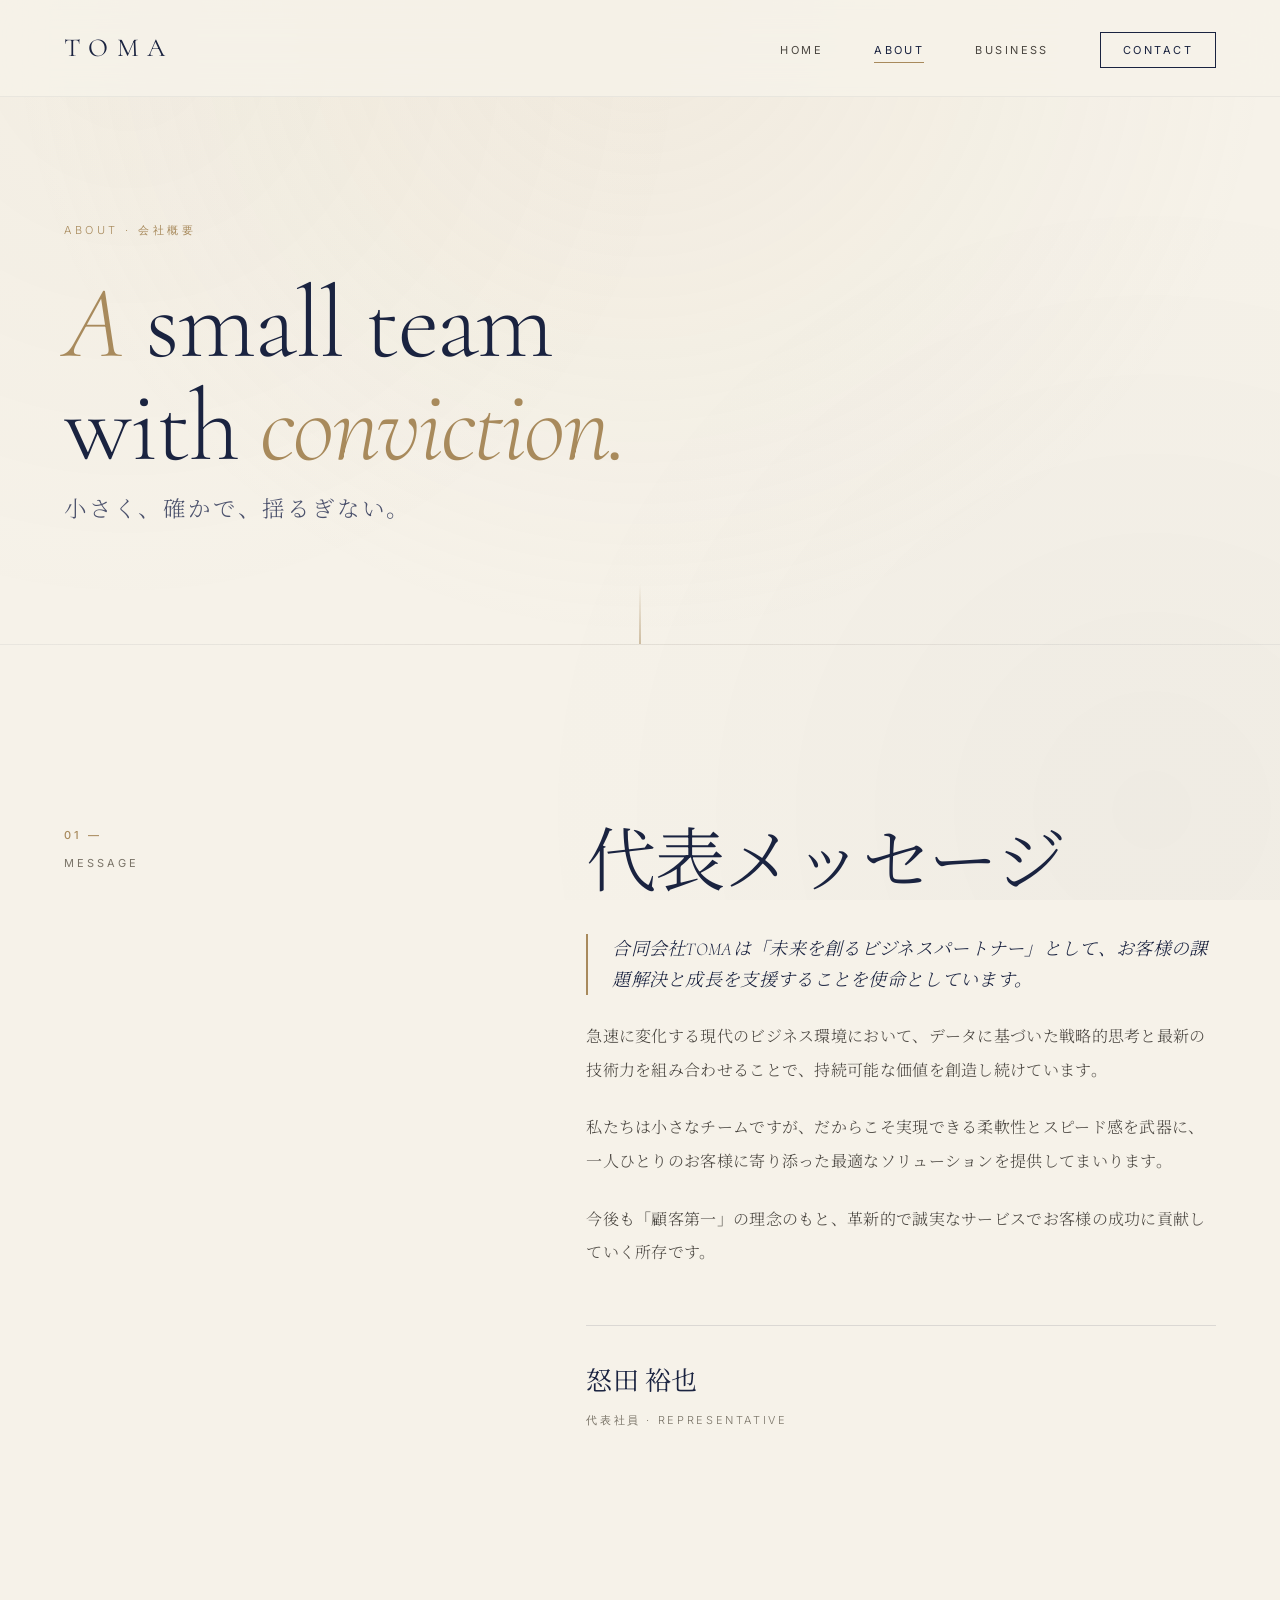
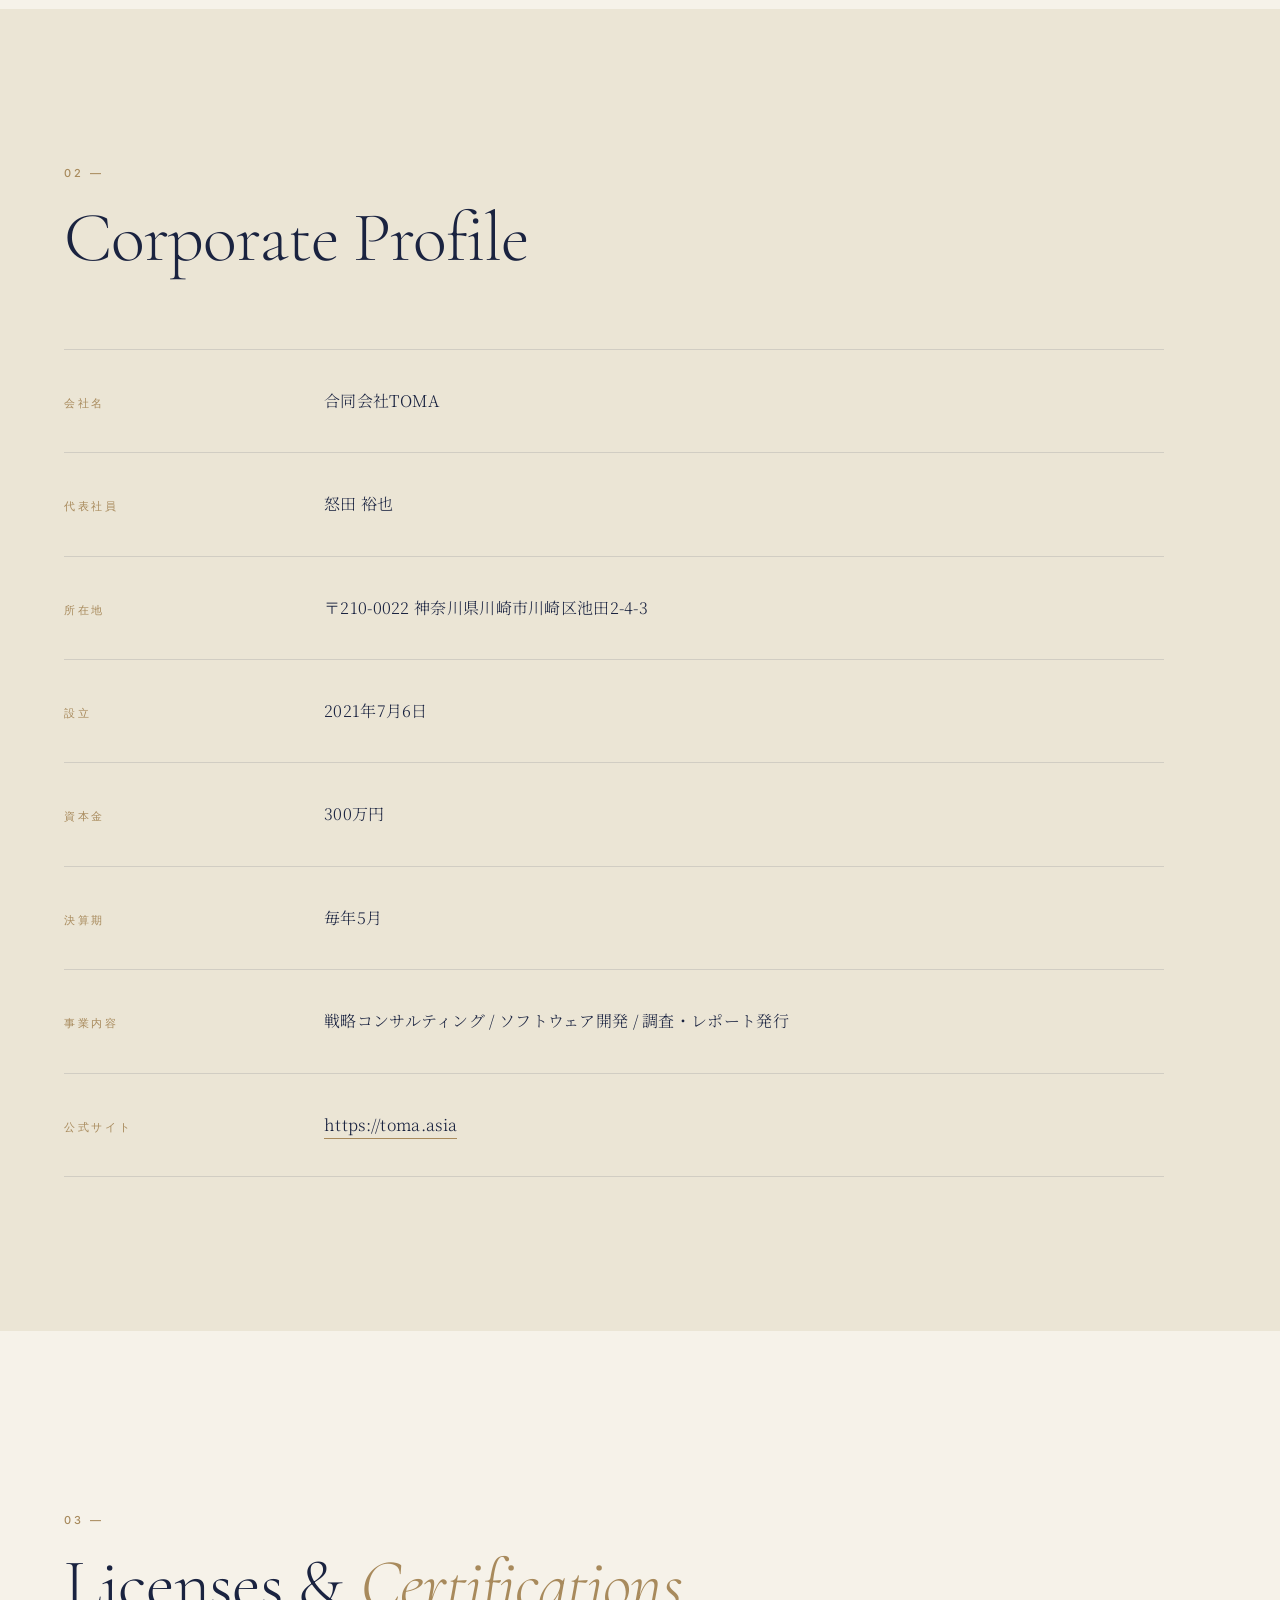
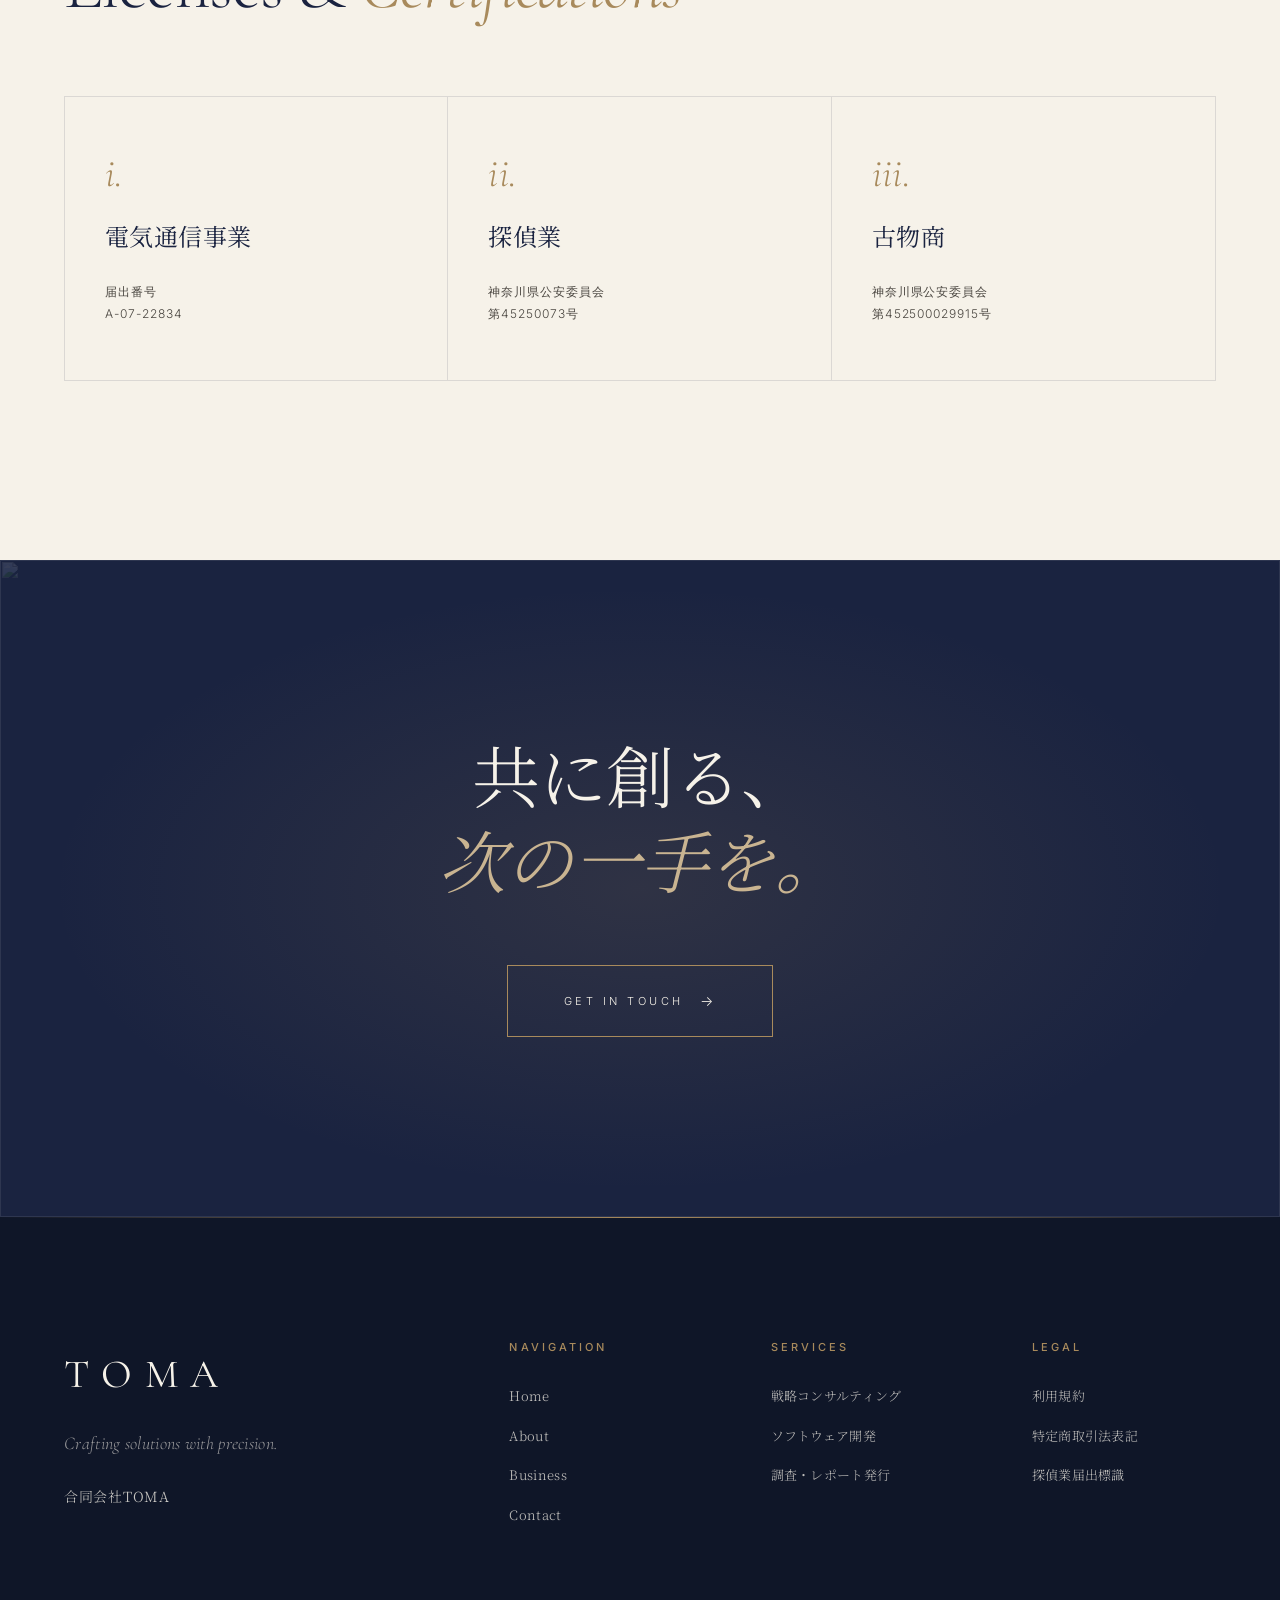
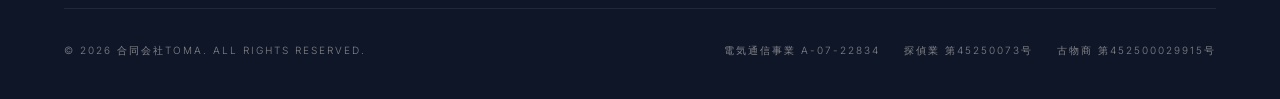
==== commit d14334e0: "Add files via upload" ====
--- a/about.html
+++ b/about.html
@@ -3,11 +3,11 @@
 <head>
 <meta charset="UTF-8">
 <meta name="viewport" content="width=device-width, initial-scale=1.0">
-<title>About | TOMA</title>
-<meta name="description" content="TOMAの会社概要、沿革、代表メッセージ。">
+<title>About | 合同会社TOMA</title>
+<meta name="description" content="合同会社TOMAの会社概要、企業理念、代表メッセージ。2021年設立、戦略コンサルティング・ソフトウェア開発・調査レポート発行の3事業を展開。">
 <link rel="preconnect" href="https://fonts.googleapis.com">
 <link rel="preconnect" href="https://fonts.gstatic.com" crossorigin>
-<link href="https://fonts.googleapis.com/css2?family=Cormorant+Garamond:ital,wght@0,300;0,400;0,500;1,300;1,400&family=Noto+Serif+JP:wght@200;300;400;500&family=Inter:wght@300;400&display=swap" rel="stylesheet">
+<link href="https://fonts.googleapis.com/css2?family=Cormorant+Garamond:ital,wght@0,300;0,400;0,500;1,300;1,400&family=Noto+Serif+JP:wght@200;300;400;500&family=Inter:wght@300;400;500&display=swap" rel="stylesheet">
 <link rel="stylesheet" href="style.css">
 </head>
 <body>
@@ -19,7 +19,7 @@
       <li><a href="index.html">Home</a></li>
       <li><a href="about.html" class="active">About</a></li>
       <li><a href="business.html">Business</a></li>
-      <li><a href="contact.html">Contact</a></li>
+      <li><a href="contact.html" class="nav-cta">Contact</a></li>
     </ul>
     <button class="nav-toggle" aria-label="Menu">
       <span></span><span></span>
@@ -29,12 +29,15 @@
 
 <header class="page-header">
   <div class="container">
-    <span class="page-eyebrow">About</span>
-    <h1 class="page-title"><em>A</em> company<br>with <em>conviction.</em></h1>
+    <span class="page-eyebrow">About · 会社概要</span>
+    <h1 class="page-title">
+      <em>A</em> small team<br>with <em>conviction.</em>
+      <span class="jp">小さく、確かで、揺るぎない。</span>
+    </h1>
   </div>
 </header>
 
-<section class="message">
+<section class="message-section">
   <div class="container">
     <div class="message-grid">
       <div class="message-label">
@@ -43,13 +46,13 @@
       </div>
       <div class="message-body">
         <h2 class="section-title">代表メッセージ</h2>
-        <p class="lead">私たちは、場所や慣習に縛られない事業のあり方を追求しています。</p>
-        <p>TOMAは東京の不動産ブローカレッジを起点に、サウジアラビア、ドバイ、インドネシアへと事業領域を広げてきました。各地で出会う人々、制度、文化の違いは、常に学びと機会の源泉です。</p>
-        <p>私たちが大切にしているのは、短期の利益ではなく、十年、二十年先に振り返ったときに誇れる仕事をすること。一つひとつの取引、一人ひとりの関係に、そうした視座で向き合っています。</p>
-        <p>Vision 2030に沸くサウジアラビア、拡大を続けるUAE、そして新たな開発需要が芽吹く東南アジア。私たちは日本の緻密さを武器に、これらの市場で確かな価値を築いていきます。</p>
+        <p class="emphasize">合同会社TOMAは「未来を創るビジネスパートナー」として、お客様の課題解決と成長を支援することを使命としています。</p>
+        <p>急速に変化する現代のビジネス環境において、データに基づいた戦略的思考と最新の技術力を組み合わせることで、持続可能な価値を創造し続けています。</p>
+        <p>私たちは小さなチームですが、だからこそ実現できる柔軟性とスピード感を武器に、一人ひとりのお客様に寄り添った最適なソリューションを提供してまいります。</p>
+        <p>今後も「顧客第一」の理念のもと、革新的で誠実なサービスでお客様の成功に貢献していく所存です。</p>
         <div class="signature">
           <span class="sig-name">怒田 裕也</span>
-          <span class="sig-title">Representative</span>
+          <span class="sig-title">代表社員 · Representative</span>
         </div>
       </div>
     </div>
@@ -64,90 +67,75 @@
     </div>
     <dl class="profile-list">
       <div class="profile-row">
-        <dt>商号</dt>
-        <dd>株式会社TOMA / TOMA Inc.</dd>
+        <dt>会社名</dt>
+        <dd>合同会社TOMA</dd>
       </div>
       <div class="profile-row">
-        <dt>代表者</dt>
+        <dt>代表社員</dt>
         <dd>怒田 裕也</dd>
       </div>
       <div class="profile-row">
-        <dt>本社</dt>
-        <dd>東京都</dd>
+        <dt>所在地</dt>
+        <dd>〒210-0022 神奈川県川崎市川崎区池田2-4-3</dd>
+      </div>
+      <div class="profile-row">
+        <dt>設立</dt>
+        <dd>2021年7月6日</dd>
+      </div>
+      <div class="profile-row">
+        <dt>資本金</dt>
+        <dd>300万円</dd>
+      </div>
+      <div class="profile-row">
+        <dt>決算期</dt>
+        <dd>毎年5月</dd>
       </div>
       <div class="profile-row">
         <dt>事業内容</dt>
-        <dd>不動産ブローカレッジ / 国際事業開発 / ホスピタリティ&amp;F&amp;B / 投資事業</dd>
+        <dd>戦略コンサルティング / ソフトウェア開発 / 調査・レポート発行</dd>
       </div>
       <div class="profile-row">
-        <dt>グループ会社</dt>
-        <dd>
-          合同会社TMB(東京・品川)<br>
-          株式会社DESERT BAMBOO(東京・南青山)<br>
-          Desert Bamboo LLC(リヤド)<br>
-          EXCEED REAL ESTATE LLC(ドバイ)<br>
-          PT KLEO MANDALIKA RESORT(インドネシア)<br>
-          PT Bamboo Lab Architect(インドネシア)<br>
-          GOAT株式会社<br>
-          大将水産
-        </dd>
-      </div>
-      <div class="profile-row">
-        <dt>連絡先</dt>
-        <dd>nuta@toma.asia</dd>
+        <dt>公式サイト</dt>
+        <dd><a href="https://toma.asia" target="_blank" rel="noopener">https://toma.asia</a></dd>
       </div>
     </dl>
   </div>
 </section>
 
-<section class="milestones">
+<section class="certs">
   <div class="container">
-    <div class="mile-head">
+    <div class="certs-head">
       <span class="label-num">03 —</span>
-      <h2 class="section-title">Milestones</h2>
+      <h2 class="section-title">Licenses &amp; <em>Certifications</em></h2>
     </div>
-    <ol class="timeline">
-      <li class="tl-item">
-        <span class="tl-year">2028</span>
-        <span class="tl-line"></span>
-        <div class="tl-body">
-          <h3>NOMU 上場目標</h3>
-          <p>サウジアラビア成長市場(NOMU)への上場を計画。</p>
-        </div>
-      </li>
-      <li class="tl-item">
-        <span class="tl-year">2030</span>
-        <span class="tl-line"></span>
-        <div class="tl-body">
-          <h3>Main Market 移行</h3>
-          <p>Tadawulメインマーケットへの移行と、Vision 2030の達成。</p>
-        </div>
-      </li>
-      <li class="tl-item tl-past">
-        <span class="tl-year">2026</span>
-        <span class="tl-line"></span>
-        <div class="tl-body">
-          <h3>サウジ拠点の本格稼働</h3>
-          <p>リヤドにDesert Bamboo LLCを設立、中東展開を加速。</p>
-        </div>
-      </li>
-      <li class="tl-item tl-past">
-        <span class="tl-year">2025</span>
-        <span class="tl-line"></span>
-        <div class="tl-body">
-          <h3>ドバイ・ロンボク展開</h3>
-          <p>UAE・インドネシアでの現地法人設立と事業基盤構築。</p>
-        </div>
-      </li>
-    </ol>
+    <div class="certs-grid">
+      <div class="cert-item">
+        <div class="cert-num">i.</div>
+        <h3>電気通信事業</h3>
+        <p>届出番号<br>A-07-22834</p>
+      </div>
+      <div class="cert-item">
+        <div class="cert-num">ii.</div>
+        <h3>探偵業</h3>
+        <p>神奈川県公安委員会<br>第45250073号</p>
+      </div>
+      <div class="cert-item">
+        <div class="cert-num">iii.</div>
+        <h3>古物商</h3>
+        <p>神奈川県公安委員会<br>第452500029915号</p>
+      </div>
+    </div>
   </div>
 </section>
 
 <section class="cta">
+  <div class="cta-image">
+    <img src="https://images.unsplash.com/photo-1486406146926-c627a92ad1ab?w=1600&q=80&auto=format" alt="">
+  </div>
   <div class="container">
-    <p class="cta-lead">事業や協業についての<br>お問い合わせはこちらから。</p>
+    <p class="cta-lead">共に創る、<br><em>次の一手を。</em></p>
     <a href="contact.html" class="cta-button">
-      <span>Contact Us</span>
+      <span>Get in Touch</span>
       <span class="arrow">→</span>
     </a>
   </div>
@@ -158,9 +146,10 @@
     <div class="footer-grid">
       <div class="footer-brand">
         <div class="footer-logo">TOMA</div>
-        <p>Crafting value beyond borders.</p>
+        <p>Crafting solutions with precision.</p>
+        <div class="company-name">合同会社TOMA</div>
       </div>
-      <div class="footer-links">
+      <div class="footer-col">
         <h4>Navigation</h4>
         <ul>
           <li><a href="index.html">Home</a></li>
@@ -169,14 +158,30 @@
           <li><a href="contact.html">Contact</a></li>
         </ul>
       </div>
-      <div class="footer-info">
-        <h4>Headquarters</h4>
-        <p>東京都<br>nuta@toma.asia</p>
+      <div class="footer-col">
+        <h4>Services</h4>
+        <ul>
+          <li><a href="business.html#consulting">戦略コンサルティング</a></li>
+          <li><a href="business.html#development">ソフトウェア開発</a></li>
+          <li><a href="business.html#research">調査・レポート発行</a></li>
+        </ul>
+      </div>
+      <div class="footer-col">
+        <h4>Legal</h4>
+        <ul>
+          <li><a href="terms.html">利用規約</a></li>
+          <li><a href="tokushoho.html">特定商取引法表記</a></li>
+          <li><a href="detective.html">探偵業届出標識</a></li>
+        </ul>
       </div>
     </div>
     <div class="footer-base">
-      <span>© 2026 TOMA. All rights reserved.</span>
-      <span>Tokyo · Riyadh · Dubai · Lombok</span>
+      <span>© 2026 合同会社TOMA. All rights reserved.</span>
+      <div class="footer-licenses">
+        <span>電気通信事業 A-07-22834</span>
+        <span>探偵業 第45250073号</span>
+        <span>古物商 第452500029915号</span>
+      </div>
     </div>
   </div>
 </footer>
--- a/style.css
+++ b/style.css
@@ -1,18 +1,23 @@
 /* ============================================
-   TOMA — Corporate Site
-   Aesthetic: Refined luxury, editorial serif
+   合同会社TOMA — Corporate Site
+   Aesthetic: Refined luxury, editorial
    ============================================ */
 
 :root {
-  --ivory: #f5f1ea;
-  --ivory-deep: #ebe5da;
+  --ivory: #f6f2e9;
+  --ivory-deep: #ebe5d5;
+  --navy: #1a2340;
+  --navy-deep: #0f1628;
+  --navy-soft: #2d3556;
   --ink: #1a1814;
-  --ink-soft: #3d3a34;
-  --ink-faded: #6b665d;
+  --ink-soft: #4a4640;
+  --ink-faded: #7a7468;
   --gold: #a88a5c;
   --gold-pale: #c9b491;
-  --line: rgba(26, 24, 20, 0.12);
-  --line-soft: rgba(26, 24, 20, 0.06);
+  --gold-deep: #876d42;
+  --line: rgba(26, 35, 64, 0.12);
+  --line-soft: rgba(26, 35, 64, 0.06);
+  --white: #ffffff;
 
   --font-display: 'Cormorant Garamond', 'Noto Serif JP', serif;
   --font-jp: 'Noto Serif JP', serif;
@@ -39,25 +44,26 @@
   -moz-osx-font-smoothing: grayscale;
 }
 
-/* Subtle paper-like texture */
 body::before {
   content: '';
   position: fixed;
   inset: 0;
   background-image:
-    radial-gradient(circle at 20% 10%, rgba(168, 138, 92, 0.04) 0%, transparent 40%),
-    radial-gradient(circle at 80% 80%, rgba(168, 138, 92, 0.03) 0%, transparent 40%);
+    radial-gradient(circle at 10% 5%, rgba(168, 138, 92, 0.04) 0%, transparent 40%),
+    radial-gradient(circle at 90% 90%, rgba(26, 35, 64, 0.03) 0%, transparent 45%);
   pointer-events: none;
   z-index: 1;
 }
 
 .container {
-  max-width: 1280px;
+  max-width: 1320px;
   margin: 0 auto;
-  padding: 0 clamp(24px, 5vw, 72px);
+  padding: 0 clamp(24px, 5vw, 80px);
   position: relative;
   z-index: 2;
 }
+
+img { max-width: 100%; display: block; }
 
 /* ============================================
    NAVIGATION
@@ -67,17 +73,17 @@
   top: 0; left: 0; right: 0;
   z-index: 100;
   padding: 24px 0;
-  background: rgba(245, 241, 234, 0.88);
-  backdrop-filter: blur(16px);
-  -webkit-backdrop-filter: blur(16px);
+  background: rgba(246, 242, 233, 0.85);
+  backdrop-filter: blur(20px);
+  -webkit-backdrop-filter: blur(20px);
   border-bottom: 1px solid var(--line-soft);
   transition: all 0.4s var(--ease);
 }
 
 .nav-inner {
-  max-width: 1280px;
+  max-width: 1320px;
   margin: 0 auto;
-  padding: 0 clamp(24px, 5vw, 72px);
+  padding: 0 clamp(24px, 5vw, 80px);
   display: flex;
   align-items: center;
   justify-content: space-between;
@@ -87,8 +93,8 @@
   font-family: var(--font-display);
   font-weight: 400;
   font-size: 26px;
-  letter-spacing: 0.28em;
-  color: var(--ink);
+  letter-spacing: 0.32em;
+  color: var(--navy);
   text-decoration: none;
   transition: color 0.3s var(--ease);
 }
@@ -97,38 +103,54 @@
 
 .nav-menu {
   display: flex;
-  gap: 48px;
+  gap: clamp(24px, 4vw, 52px);
   list-style: none;
+  align-items: center;
 }
 
 .nav-menu a {
   color: var(--ink-soft);
   text-decoration: none;
   font-family: var(--font-sans);
-  font-size: 12px;
-  letter-spacing: 0.18em;
+  font-size: 11px;
+  letter-spacing: 0.22em;
   text-transform: uppercase;
   font-weight: 400;
   position: relative;
   transition: color 0.3s var(--ease);
-  padding: 4px 0;
+  padding: 6px 0;
 }
 
 .nav-menu a::after {
   content: '';
   position: absolute;
-  bottom: 0;
-  left: 0;
-  width: 0;
-  height: 1px;
+  bottom: 0; left: 0;
+  width: 0; height: 1px;
   background: var(--gold);
   transition: width 0.4s var(--ease);
 }
 
 .nav-menu a:hover,
-.nav-menu a.active { color: var(--ink); }
+.nav-menu a.active { color: var(--navy); }
 .nav-menu a.active::after,
 .nav-menu a:hover::after { width: 100%; }
+
+.nav-cta {
+  padding: 10px 22px !important;
+  border: 1px solid var(--navy);
+  color: var(--navy) !important;
+  transition: all 0.3s var(--ease);
+}
+
+.nav-cta::after { display: none !important; }
+.nav-cta:hover {
+  background: var(--navy);
+  color: var(--ivory) !important;
+}
+.nav-cta.active {
+  background: var(--navy);
+  color: var(--ivory) !important;
+}
 
 .nav-toggle {
   display: none;
@@ -146,7 +168,7 @@
   left: 0;
   width: 100%;
   height: 1px;
-  background: var(--ink);
+  background: var(--navy);
   transition: all 0.3s var(--ease);
 }
 
@@ -161,21 +183,40 @@
   display: flex;
   align-items: center;
   position: relative;
-  padding: 120px clamp(24px, 5vw, 72px) 80px;
+  padding: 140px clamp(24px, 5vw, 80px) 100px;
   overflow: hidden;
 }
 
-.hero-gradient {
+.hero-bg {
+  position: absolute;
+  inset: 0;
+  z-index: 0;
+}
+
+.hero-bg::before {
+  content: '';
   position: absolute;
   inset: 0;
   background:
-    radial-gradient(ellipse at top right, rgba(201, 180, 145, 0.18) 0%, transparent 55%),
-    radial-gradient(ellipse at bottom left, rgba(168, 138, 92, 0.08) 0%, transparent 55%);
-  pointer-events: none;
+    radial-gradient(ellipse 80% 50% at 75% 30%, rgba(201, 180, 145, 0.25) 0%, transparent 60%),
+    radial-gradient(ellipse 60% 80% at 20% 90%, rgba(26, 35, 64, 0.08) 0%, transparent 60%);
+}
+
+.hero-bg img {
+  position: absolute;
+  right: 0;
+  top: 0;
+  width: 50%;
+  height: 100%;
+  object-fit: cover;
+  opacity: 0.14;
+  mix-blend-mode: multiply;
+  mask-image: linear-gradient(to left, black 40%, transparent 100%);
+  -webkit-mask-image: linear-gradient(to left, black 40%, transparent 100%);
 }
 
 .hero-content {
-  max-width: 1280px;
+  max-width: 1320px;
   margin: 0 auto;
   width: 100%;
   position: relative;
@@ -200,17 +241,17 @@
   width: 48px;
   height: 1px;
   background: var(--gold);
-  display: inline-block;
 }
 
 .hero-title {
   font-family: var(--font-display);
   font-weight: 300;
-  font-size: clamp(52px, 10vw, 148px);
-  line-height: 1.02;
-  letter-spacing: -0.015em;
-  color: var(--ink);
+  font-size: clamp(48px, 8.5vw, 132px);
+  line-height: 1.0;
+  letter-spacing: -0.02em;
+  color: var(--navy);
   margin-bottom: 48px;
+  max-width: 1100px;
 }
 
 .hero-title em {
@@ -219,6 +260,18 @@
   color: var(--gold);
 }
 
+.hero-title .jp {
+  display: block;
+  font-family: var(--font-jp);
+  font-weight: 300;
+  font-size: 0.28em;
+  letter-spacing: 0.08em;
+  color: var(--navy-soft);
+  margin-top: 0.6em;
+  line-height: 1.5;
+  opacity: 0.85;
+}
+
 .reveal {
   display: block;
   overflow: hidden;
@@ -232,10 +285,9 @@
 
 .reveal:nth-child(1) > span { animation-delay: 0.2s; }
 .reveal:nth-child(2) > span { animation-delay: 0.4s; }
-
-@keyframes revealUp {
-  to { transform: translateY(0); }
-}
+.reveal:nth-child(3) > span { animation-delay: 0.6s; }
+
+@keyframes revealUp { to { transform: translateY(0); } }
 
 .reveal-delay {
   opacity: 0;
@@ -248,39 +300,40 @@
 }
 
 .hero-sub {
-  font-size: 16px;
+  font-size: 17px;
   color: var(--ink-soft);
-  max-width: 540px;
+  max-width: 560px;
   margin-bottom: 72px;
   line-height: 2;
 }
 
 .hero-meta {
   display: flex;
-  gap: clamp(32px, 6vw, 80px);
-  padding-top: 32px;
+  gap: clamp(32px, 6vw, 88px);
+  padding-top: 40px;
   border-top: 1px solid var(--line);
-  max-width: 640px;
+  max-width: 720px;
 }
 
 .meta-item {
   display: flex;
   flex-direction: column;
-  gap: 4px;
+  gap: 6px;
 }
 
 .meta-num {
   font-family: var(--font-display);
-  font-size: 40px;
+  font-size: 42px;
   font-weight: 400;
-  color: var(--ink);
+  color: var(--navy);
   line-height: 1;
+  letter-spacing: -0.01em;
 }
 
 .meta-label {
   font-family: var(--font-sans);
-  font-size: 11px;
-  letter-spacing: 0.2em;
+  font-size: 10px;
+  letter-spacing: 0.24em;
   text-transform: uppercase;
   color: var(--ink-faded);
 }
@@ -288,7 +341,7 @@
 .hero-scroll {
   position: absolute;
   bottom: 40px;
-  right: clamp(24px, 5vw, 72px);
+  right: clamp(24px, 5vw, 80px);
   display: flex;
   flex-direction: column;
   align-items: center;
@@ -316,17 +369,14 @@
 .scroll-line::after {
   content: '';
   position: absolute;
-  top: -20px;
-  left: 0;
+  top: -20px; left: 0;
   width: 100%;
   height: 20px;
-  background: var(--ink);
+  background: var(--navy);
   animation: scrollDot 2.4s var(--ease) infinite;
 }
 
-@keyframes scrollDot {
-  to { top: 60px; }
-}
+@keyframes scrollDot { to { top: 60px; } }
 
 /* ============================================
    SECTION BASICS
@@ -334,10 +384,10 @@
 .section-title {
   font-family: var(--font-display);
   font-weight: 300;
-  font-size: clamp(36px, 5vw, 64px);
-  line-height: 1.15;
-  letter-spacing: -0.01em;
-  color: var(--ink);
+  font-size: clamp(36px, 5.5vw, 72px);
+  line-height: 1.1;
+  letter-spacing: -0.015em;
+  color: var(--navy);
 }
 
 .section-title em {
@@ -351,7 +401,7 @@
   letter-spacing: 0.28em;
   text-transform: uppercase;
   color: var(--gold);
-  font-weight: 400;
+  font-weight: 500;
 }
 
 .label-text {
@@ -364,201 +414,337 @@
 }
 
 /* ============================================
-   INTRO SECTION
+   PHILOSOPHY
    ============================================ */
-.intro {
+.philosophy {
+  padding: clamp(100px, 14vw, 200px) 0;
+  border-top: 1px solid var(--line-soft);
+  position: relative;
+}
+
+.philosophy-grid {
+  display: grid;
+  grid-template-columns: 1fr 2.2fr;
+  gap: clamp(48px, 8vw, 140px);
+  align-items: start;
+}
+
+.philosophy-label {
+  display: flex;
+  flex-direction: column;
+  gap: 10px;
+  position: sticky;
+  top: 140px;
+}
+
+.philosophy-body .quote {
+  font-family: var(--font-display);
+  font-weight: 300;
+  font-style: italic;
+  font-size: clamp(28px, 3.5vw, 44px);
+  line-height: 1.45;
+  color: var(--navy);
+  margin: 40px 0;
+  padding-left: 32px;
+  border-left: 2px solid var(--gold);
+  letter-spacing: -0.005em;
+}
+
+.philosophy-body p {
+  font-size: 16px;
+  line-height: 2.1;
+  color: var(--ink-soft);
+  margin-top: 28px;
+  max-width: 640px;
+}
+
+/* ============================================
+   PRINCIPLES
+   ============================================ */
+.principles {
   padding: clamp(100px, 14vw, 180px) 0;
-  border-top: 1px solid var(--line-soft);
-}
-
-.intro-grid {
-  display: grid;
-  grid-template-columns: 1fr 2fr;
-  gap: clamp(48px, 8vw, 120px);
-  align-items: start;
-}
-
-.intro-label {
-  display: flex;
-  flex-direction: column;
-  gap: 8px;
-  position: sticky;
-  top: 120px;
-}
-
-.intro-body p {
-  font-size: 17px;
-  line-height: 2.05;
-  color: var(--ink-soft);
-  margin-top: 32px;
-  max-width: 640px;
-}
-
-.intro-body .section-title {
-  margin-bottom: 8px;
-}
-
-/* ============================================
-   SHOWCASE
-   ============================================ */
-.showcase {
-  padding: clamp(80px, 12vw, 160px) 0;
-  background: var(--ivory-deep);
+  background: var(--navy);
+  color: var(--ivory);
   position: relative;
-}
-
-.showcase::before {
+  overflow: hidden;
+}
+
+.principles::before {
   content: '';
   position: absolute;
-  top: 0; left: 0; right: 0;
-  height: 1px;
-  background: var(--line);
-}
-
-.showcase-head {
+  inset: 0;
+  background:
+    radial-gradient(circle at 15% 30%, rgba(168, 138, 92, 0.1) 0%, transparent 50%),
+    radial-gradient(circle at 85% 70%, rgba(168, 138, 92, 0.06) 0%, transparent 50%);
+}
+
+.principles .container { position: relative; z-index: 2; }
+
+.principles-head {
   display: flex;
   flex-direction: column;
-  gap: 16px;
+  gap: 20px;
   margin-bottom: 80px;
-}
-
-.showcase-grid {
+  max-width: 800px;
+}
+
+.principles-head .section-title { color: var(--ivory); }
+
+.principles-head p {
+  font-size: 17px;
+  line-height: 2;
+  color: rgba(246, 242, 233, 0.7);
+  margin-top: 16px;
+  max-width: 560px;
+}
+
+.principles-grid {
   display: grid;
   grid-template-columns: repeat(3, 1fr);
   gap: 1px;
-  background: var(--line);
-  border: 1px solid var(--line);
-}
-
-.showcase-item {
-  background: var(--ivory-deep);
-  padding: 56px clamp(24px, 3vw, 48px);
+  background: rgba(255, 255, 255, 0.1);
+  border: 1px solid rgba(255, 255, 255, 0.1);
+}
+
+.principle-item {
+  background: var(--navy);
+  padding: 64px clamp(28px, 3.5vw, 56px);
   display: flex;
   flex-direction: column;
-  gap: 20px;
+  gap: 24px;
+  min-height: 380px;
+  position: relative;
   transition: background 0.5s var(--ease);
-  position: relative;
-  min-height: 340px;
-}
-
-.showcase-item:hover {
-  background: var(--ivory);
-}
-
-.item-num {
+}
+
+.principle-item:hover {
+  background: var(--navy-soft);
+}
+
+.principle-num {
   font-family: var(--font-display);
   font-style: italic;
-  font-size: 52px;
+  font-size: 56px;
   font-weight: 300;
   color: var(--gold);
   line-height: 1;
-}
-
-.showcase-item h3 {
+  margin-bottom: 8px;
+}
+
+.principle-item h3 {
   font-family: var(--font-display);
   font-size: 28px;
   font-weight: 400;
-  color: var(--ink);
+  color: var(--ivory);
   letter-spacing: 0.01em;
-}
-
-.showcase-item p {
+  margin-bottom: 4px;
+}
+
+.principle-item p {
+  color: rgba(246, 242, 233, 0.75);
+  font-size: 14px;
+  line-height: 2;
+  flex-grow: 1;
+}
+
+/* ============================================
+   BUSINESS AREAS (3 services)
+   ============================================ */
+.services {
+  padding: clamp(100px, 14vw, 200px) 0;
+}
+
+.services-head {
+  display: flex;
+  flex-direction: column;
+  gap: 20px;
+  margin-bottom: 96px;
+  max-width: 800px;
+}
+
+.services-head p {
+  font-size: 17px;
+  line-height: 2;
   color: var(--ink-soft);
-  font-size: 14px;
-  line-height: 1.95;
-  flex-grow: 1;
-}
-
-.arrow-link {
+  margin-top: 16px;
+}
+
+.service-row {
+  display: grid;
+  grid-template-columns: 1fr 1.5fr;
+  gap: clamp(48px, 7vw, 120px);
+  padding: clamp(56px, 8vw, 100px) 0;
+  border-top: 1px solid var(--line);
+  align-items: center;
+}
+
+.service-row:nth-child(even) {
+  grid-template-columns: 1.5fr 1fr;
+}
+
+.service-row:nth-child(even) .service-image { order: -1; }
+
+.service-row:last-child {
+  border-bottom: 1px solid var(--line);
+}
+
+.service-image {
+  position: relative;
+  aspect-ratio: 4 / 5;
+  overflow: hidden;
+  background: var(--ivory-deep);
+}
+
+.service-image img {
+  width: 100%;
+  height: 100%;
+  object-fit: cover;
+  transition: transform 1.2s var(--ease);
+  filter: saturate(0.92) contrast(1.02);
+}
+
+.service-image:hover img { transform: scale(1.04); }
+
+.service-image::after {
+  content: '';
+  position: absolute;
+  inset: 0;
+  background: linear-gradient(to bottom, transparent 60%, rgba(26, 35, 64, 0.15));
+  pointer-events: none;
+}
+
+.service-num-badge {
+  position: absolute;
+  top: 24px;
+  left: 24px;
+  font-family: var(--font-display);
+  font-style: italic;
+  font-size: 72px;
+  font-weight: 300;
+  color: var(--ivory);
+  line-height: 1;
+  z-index: 2;
+  text-shadow: 0 2px 12px rgba(0,0,0,0.3);
+}
+
+.service-body .service-tag {
+  font-family: var(--font-sans);
+  font-size: 11px;
+  letter-spacing: 0.28em;
+  text-transform: uppercase;
+  color: var(--gold);
+  margin-bottom: 24px;
+  display: block;
+}
+
+.service-body h3 {
+  font-family: var(--font-display);
+  font-size: clamp(36px, 4.5vw, 56px);
+  font-weight: 300;
+  line-height: 1.15;
+  color: var(--navy);
+  margin-bottom: 28px;
+  letter-spacing: -0.01em;
+}
+
+.service-body .lead {
+  font-family: var(--font-display);
+  font-style: italic;
+  font-size: 20px;
+  line-height: 1.6;
+  color: var(--navy-soft);
+  margin-bottom: 28px;
+  font-weight: 400;
+}
+
+.service-body p {
+  font-size: 15px;
+  line-height: 2;
+  color: var(--ink-soft);
+  margin-bottom: 32px;
+  max-width: 560px;
+}
+
+.service-body ul {
+  list-style: none;
+  padding: 24px 0;
+  border-top: 1px solid var(--line);
+  display: grid;
+  grid-template-columns: 1fr 1fr;
+  gap: 12px 24px;
+  max-width: 600px;
+}
+
+.service-body li {
+  font-size: 13px;
+  line-height: 1.8;
+  color: var(--ink-soft);
+  padding-left: 18px;
+  position: relative;
+}
+
+.service-body li::before {
+  content: '';
+  position: absolute;
+  left: 0; top: 12px;
+  width: 8px;
+  height: 1px;
+  background: var(--gold);
+}
+
+/* ============================================
+   STATS STRIP
+   ============================================ */
+.stats {
+  padding: clamp(80px, 10vw, 120px) 0;
+  border-top: 1px solid var(--line);
+  border-bottom: 1px solid var(--line);
+  background: var(--ivory-deep);
+}
+
+.stats-grid {
+  display: grid;
+  grid-template-columns: repeat(4, 1fr);
+  gap: clamp(24px, 4vw, 60px);
+}
+
+.stat-item {
+  text-align: center;
+  padding: 20px 0;
+  border-right: 1px solid var(--line);
+}
+
+.stat-item:last-child { border-right: none; }
+
+.stat-num {
+  font-family: var(--font-display);
+  font-size: clamp(48px, 6vw, 80px);
+  font-weight: 300;
+  color: var(--navy);
+  line-height: 1;
+  letter-spacing: -0.02em;
+  margin-bottom: 16px;
+}
+
+.stat-num em {
+  font-style: italic;
+  color: var(--gold);
+}
+
+.stat-label {
   font-family: var(--font-sans);
   font-size: 11px;
   letter-spacing: 0.24em;
   text-transform: uppercase;
-  color: var(--ink);
-  text-decoration: none;
-  display: inline-flex;
-  align-items: center;
-  gap: 12px;
-  margin-top: 16px;
-  transition: gap 0.3s var(--ease), color 0.3s var(--ease);
-  align-self: flex-start;
-}
-
-.arrow-link span {
-  transition: transform 0.3s var(--ease);
-}
-
-.arrow-link:hover {
-  color: var(--gold);
-  gap: 20px;
-}
-
-/* ============================================
-   GLOBAL PRESENCE
-   ============================================ */
-.global {
-  padding: clamp(100px, 14vw, 180px) 0;
-}
-
-.global-head {
-  display: flex;
-  flex-direction: column;
-  gap: 16px;
-  margin-bottom: 72px;
-}
-
-.global-list {
-  border-top: 1px solid var(--line);
-}
-
-.region {
-  display: grid;
-  grid-template-columns: 180px 1fr 3fr;
-  align-items: center;
-  padding: 40px 0;
-  border-bottom: 1px solid var(--line);
-  transition: padding-left 0.5s var(--ease);
-  cursor: default;
-}
-
-.region:hover {
-  padding-left: 24px;
-}
-
-.region-num {
-  font-family: var(--font-jp);
-  font-size: 14px;
-  color: var(--gold);
-  letter-spacing: 0.14em;
-  font-weight: 400;
-}
-
-.region-dot {
-  display: block;
-  width: 6px;
-  height: 6px;
-  border-radius: 50%;
-  background: var(--gold);
-  transform: scale(0.6);
-  transition: transform 0.4s var(--ease);
-}
-
-.region:hover .region-dot { transform: scale(1.2); }
-
-.region-name {
-  font-family: var(--font-display);
-  font-size: clamp(26px, 3.2vw, 44px);
-  font-weight: 300;
-  color: var(--ink);
-  letter-spacing: -0.005em;
+  color: var(--ink-faded);
 }
 
 /* ============================================
    CTA
    ============================================ */
 .cta {
-  padding: clamp(100px, 14vw, 180px) 0;
-  background: var(--ink);
+  padding: clamp(100px, 14vw, 200px) 0;
+  background: var(--navy);
   color: var(--ivory);
   text-align: center;
   position: relative;
@@ -569,32 +755,49 @@
   content: '';
   position: absolute;
   inset: 0;
-  background:
-    radial-gradient(ellipse at center, rgba(168, 138, 92, 0.12) 0%, transparent 60%);
+  background: radial-gradient(ellipse at center, rgba(168, 138, 92, 0.15) 0%, transparent 65%);
+}
+
+.cta-image {
+  position: absolute;
+  inset: 0;
+  opacity: 0.12;
+  z-index: 0;
+}
+
+.cta-image img {
+  width: 100%; height: 100%;
+  object-fit: cover;
 }
 
 .cta .container { position: relative; z-index: 2; }
 
 .cta-lead {
   font-family: var(--font-display);
-  font-size: clamp(32px, 4.5vw, 56px);
+  font-size: clamp(36px, 5.5vw, 68px);
   font-weight: 300;
-  line-height: 1.3;
+  line-height: 1.25;
   margin-bottom: 56px;
   color: var(--ivory);
-}
+  max-width: 920px;
+  margin-left: auto;
+  margin-right: auto;
+  letter-spacing: -0.01em;
+}
+
+.cta-lead em { font-style: italic; color: var(--gold-pale); }
 
 .cta-button {
   display: inline-flex;
   align-items: center;
   gap: 16px;
-  padding: 20px 48px;
+  padding: 22px 56px;
   border: 1px solid var(--gold);
   color: var(--ivory);
   text-decoration: none;
   font-family: var(--font-sans);
-  font-size: 12px;
-  letter-spacing: 0.28em;
+  font-size: 11px;
+  letter-spacing: 0.32em;
   text-transform: uppercase;
   transition: all 0.4s var(--ease);
   position: relative;
@@ -613,10 +816,11 @@
 
 .cta-button:hover::before { transform: translateX(0); }
 .cta-button > * { position: relative; z-index: 1; transition: color 0.3s var(--ease); }
-.cta-button:hover { color: var(--ink); border-color: var(--gold); }
+.cta-button:hover { color: var(--navy); border-color: var(--gold); }
 
 .cta-button .arrow {
   transition: transform 0.4s var(--ease);
+  font-size: 14px;
 }
 
 .cta-button:hover .arrow { transform: translateX(8px); }
@@ -625,32 +829,49 @@
    FOOTER
    ============================================ */
 .footer {
-  background: var(--ink);
+  background: var(--navy-deep);
   color: var(--ivory);
-  padding: 100px 0 40px;
-  border-top: 1px solid rgba(255, 255, 255, 0.08);
+  padding: 120px 0 40px;
+  position: relative;
+}
+
+.footer::before {
+  content: '';
+  position: absolute;
+  top: 0; left: 0; right: 0;
+  height: 1px;
+  background: linear-gradient(to right, transparent, var(--gold) 50%, transparent);
 }
 
 .footer-grid {
   display: grid;
-  grid-template-columns: 2fr 1fr 1fr;
+  grid-template-columns: 2fr 1fr 1fr 1fr;
   gap: clamp(40px, 6vw, 80px);
   margin-bottom: 80px;
 }
 
 .footer-logo {
   font-family: var(--font-display);
-  font-size: 36px;
-  letter-spacing: 0.28em;
+  font-size: 40px;
+  letter-spacing: 0.32em;
   margin-bottom: 16px;
   color: var(--ivory);
-}
-
-.footer-brand p {
-  color: var(--ink-faded);
+  font-weight: 400;
+}
+
+.footer-brand > p {
+  color: rgba(246, 242, 233, 0.6);
   font-family: var(--font-display);
   font-style: italic;
   font-size: 18px;
+  margin-bottom: 24px;
+}
+
+.footer-brand .company-name {
+  font-family: var(--font-jp);
+  font-size: 14px;
+  color: rgba(246, 242, 233, 0.8);
+  letter-spacing: 0.05em;
 }
 
 .footer h4 {
@@ -659,31 +880,31 @@
   letter-spacing: 0.28em;
   text-transform: uppercase;
   color: var(--gold);
-  font-weight: 400;
+  font-weight: 500;
   margin-bottom: 24px;
 }
 
-.footer-links ul {
+.footer-col ul {
   list-style: none;
   display: flex;
   flex-direction: column;
   gap: 12px;
 }
 
-.footer-links a {
+.footer-col a {
   color: var(--ivory);
   text-decoration: none;
-  font-size: 14px;
+  font-size: 13px;
   transition: color 0.3s var(--ease);
   opacity: 0.75;
-}
-
-.footer-links a:hover { color: var(--gold-pale); opacity: 1; }
-
-.footer-info p {
-  color: var(--ivory);
-  font-size: 14px;
-  opacity: 0.75;
+  line-height: 1.8;
+}
+
+.footer-col a:hover { color: var(--gold-pale); opacity: 1; }
+
+.footer-col p {
+  color: rgba(246, 242, 233, 0.75);
+  font-size: 13px;
   line-height: 1.9;
 }
 
@@ -692,20 +913,41 @@
   border-top: 1px solid rgba(255, 255, 255, 0.08);
   display: flex;
   justify-content: space-between;
-  font-family: var(--font-sans);
-  font-size: 11px;
-  letter-spacing: 0.16em;
-  color: var(--ink-faded);
-  text-transform: uppercase;
+  flex-wrap: wrap;
+  gap: 16px;
+  font-family: var(--font-sans);
+  font-size: 10px;
+  letter-spacing: 0.2em;
+  color: rgba(246, 242, 233, 0.5);
+  text-transform: uppercase;
+}
+
+.footer-licenses {
+  display: flex;
+  gap: 24px;
+  flex-wrap: wrap;
 }
 
 /* ============================================
    SUB PAGES
    ============================================ */
 .page-header {
-  padding: 200px 0 100px;
+  padding: 220px 0 120px;
   border-bottom: 1px solid var(--line-soft);
-  background: radial-gradient(ellipse at center top, rgba(201, 180, 145, 0.1) 0%, transparent 70%);
+  background: radial-gradient(ellipse at center top, rgba(201, 180, 145, 0.12) 0%, transparent 70%);
+  position: relative;
+  overflow: hidden;
+}
+
+.page-header::after {
+  content: '';
+  position: absolute;
+  bottom: 0;
+  left: 50%;
+  transform: translateX(-50%);
+  width: 1px;
+  height: 60px;
+  background: linear-gradient(to bottom, transparent, var(--gold));
 }
 
 .page-eyebrow {
@@ -721,10 +963,10 @@
 .page-title {
   font-family: var(--font-display);
   font-weight: 300;
-  font-size: clamp(52px, 9vw, 128px);
-  line-height: 1.05;
-  letter-spacing: -0.015em;
-  color: var(--ink);
+  font-size: clamp(48px, 8vw, 128px);
+  line-height: 1.0;
+  letter-spacing: -0.02em;
+  color: var(--navy);
 }
 
 .page-title em {
@@ -732,12 +974,24 @@
   color: var(--gold);
 }
 
+.page-title .jp {
+  display: block;
+  font-family: var(--font-jp);
+  font-weight: 300;
+  font-size: 0.22em;
+  color: var(--navy-soft);
+  margin-top: 0.6em;
+  letter-spacing: 0.08em;
+  line-height: 1.5;
+  opacity: 0.85;
+}
+
 .lead {
   font-family: var(--font-display);
   font-style: italic;
   font-size: 22px;
   line-height: 1.6;
-  color: var(--ink);
+  color: var(--navy);
   margin-bottom: 32px;
   font-weight: 400;
 }
@@ -745,213 +999,221 @@
 /* ============================================
    MESSAGE (About)
    ============================================ */
-.message {
+.message-section {
   padding: clamp(100px, 14vw, 180px) 0;
 }
 
 .message-grid {
+  display: grid;
+  grid-template-columns: 1fr 1.5fr;
+  gap: clamp(48px, 8vw, 120px);
+  align-items: start;
+}
+
+.message-label {
+  position: sticky;
+  top: 140px;
+  display: flex;
+  flex-direction: column;
+  gap: 8px;
+}
+
+.message-body .section-title { margin-bottom: 32px; }
+
+.message-body p {
+  font-size: 16px;
+  line-height: 2.1;
+  color: var(--ink-soft);
+  margin-bottom: 24px;
+  max-width: 640px;
+}
+
+.message-body p.emphasize {
+  color: var(--navy);
+  font-family: var(--font-display);
+  font-style: italic;
+  font-size: 18px;
+  line-height: 1.7;
+  border-left: 2px solid var(--gold);
+  padding-left: 24px;
+}
+
+.signature {
+  margin-top: 56px;
+  padding-top: 32px;
+  border-top: 1px solid var(--line);
+  display: flex;
+  flex-direction: column;
+  gap: 4px;
+}
+
+.sig-name {
+  font-family: var(--font-display);
+  font-size: 26px;
+  color: var(--navy);
+  font-weight: 400;
+}
+
+.sig-title {
+  font-family: var(--font-sans);
+  font-size: 11px;
+  letter-spacing: 0.24em;
+  text-transform: uppercase;
+  color: var(--ink-faded);
+}
+
+/* ============================================
+   PROFILE TABLE
+   ============================================ */
+.profile {
+  padding: clamp(80px, 12vw, 160px) 0;
+  background: var(--ivory-deep);
+}
+
+.profile-head {
+  display: flex;
+  flex-direction: column;
+  gap: 16px;
+  margin-bottom: 72px;
+}
+
+.profile-list {
+  border-top: 1px solid var(--line);
+  max-width: 1100px;
+}
+
+.profile-row {
+  display: grid;
+  grid-template-columns: 220px 1fr;
+  padding: 36px 0;
+  border-bottom: 1px solid var(--line);
+  align-items: baseline;
+  gap: 40px;
+  transition: padding-left 0.4s var(--ease);
+}
+
+.profile-row:hover { padding-left: 20px; }
+
+.profile-row dt {
+  font-family: var(--font-sans);
+  font-size: 11px;
+  letter-spacing: 0.24em;
+  text-transform: uppercase;
+  color: var(--gold);
+  font-weight: 500;
+}
+
+.profile-row dd {
+  font-size: 16px;
+  line-height: 1.9;
+  color: var(--navy);
+}
+
+.profile-row dd a {
+  color: var(--navy);
+  text-decoration: none;
+  border-bottom: 1px solid var(--gold);
+  padding-bottom: 2px;
+  transition: color 0.3s var(--ease);
+}
+
+.profile-row dd a:hover { color: var(--gold); }
+
+/* ============================================
+   CERTIFICATIONS
+   ============================================ */
+.certs {
+  padding: clamp(100px, 14vw, 180px) 0;
+}
+
+.certs-head {
+  display: flex;
+  flex-direction: column;
+  gap: 16px;
+  margin-bottom: 72px;
+}
+
+.certs-grid {
+  display: grid;
+  grid-template-columns: repeat(3, 1fr);
+  gap: 0;
+  border: 1px solid var(--line);
+}
+
+.cert-item {
+  padding: 56px 40px;
+  border-right: 1px solid var(--line);
+  transition: background 0.4s var(--ease);
+}
+
+.cert-item:last-child { border-right: none; }
+
+.cert-item:hover {
+  background: var(--ivory-deep);
+}
+
+.cert-num {
+  font-family: var(--font-display);
+  font-style: italic;
+  font-size: 40px;
+  font-weight: 300;
+  color: var(--gold);
+  line-height: 1;
+  margin-bottom: 24px;
+}
+
+.cert-item h3 {
+  font-family: var(--font-display);
+  font-size: 24px;
+  font-weight: 400;
+  color: var(--navy);
+  margin-bottom: 20px;
+  letter-spacing: 0.02em;
+}
+
+.cert-item p {
+  font-family: var(--font-sans);
+  font-size: 12px;
+  letter-spacing: 0.08em;
+  color: var(--ink-soft);
+  line-height: 1.8;
+}
+
+/* ============================================
+   BUSINESS — DETAIL
+   ============================================ */
+.biz-detail {
+  padding: clamp(100px, 14vw, 180px) 0;
+  border-bottom: 1px solid var(--line-soft);
+}
+
+.biz-detail.alt { background: var(--ivory-deep); }
+
+.biz-detail-grid {
   display: grid;
   grid-template-columns: 1fr 2fr;
   gap: clamp(48px, 8vw, 120px);
   align-items: start;
 }
 
-.message-label {
+.biz-meta-stick {
+  position: sticky;
+  top: 140px;
   display: flex;
   flex-direction: column;
-  gap: 8px;
-  position: sticky;
-  top: 120px;
-}
-
-.message-body p {
-  font-size: 16px;
-  line-height: 2.1;
-  color: var(--ink-soft);
-  margin-top: 24px;
-  max-width: 620px;
-}
-
-.message-body .section-title { margin-bottom: 24px; }
-
-.signature {
-  margin-top: 56px;
-  padding-top: 32px;
-  border-top: 1px solid var(--line);
-  display: flex;
-  flex-direction: column;
-  gap: 4px;
-}
-
-.sig-name {
-  font-family: var(--font-display);
-  font-size: 24px;
-  color: var(--ink);
-}
-
-.sig-title {
-  font-family: var(--font-sans);
-  font-size: 11px;
-  letter-spacing: 0.24em;
-  text-transform: uppercase;
-  color: var(--ink-faded);
-}
-
-/* ============================================
-   PROFILE (Corporate)
-   ============================================ */
-.profile {
-  padding: clamp(80px, 12vw, 160px) 0;
-  background: var(--ivory-deep);
-}
-
-.profile-head {
-  display: flex;
-  flex-direction: column;
-  gap: 16px;
-  margin-bottom: 64px;
-}
-
-.profile-list {
-  border-top: 1px solid var(--line);
-}
-
-.profile-row {
-  display: grid;
-  grid-template-columns: 200px 1fr;
-  padding: 32px 0;
-  border-bottom: 1px solid var(--line);
-  align-items: baseline;
-  gap: 32px;
-}
-
-.profile-row dt {
-  font-family: var(--font-sans);
-  font-size: 11px;
-  letter-spacing: 0.24em;
-  text-transform: uppercase;
-  color: var(--gold);
-}
-
-.profile-row dd {
-  font-size: 15px;
-  line-height: 2;
-  color: var(--ink);
-}
-
-/* ============================================
-   MILESTONES (Timeline)
-   ============================================ */
-.milestones {
-  padding: clamp(100px, 14vw, 180px) 0;
-}
-
-.mile-head {
-  display: flex;
-  flex-direction: column;
-  gap: 16px;
-  margin-bottom: 72px;
-}
-
-.timeline {
-  list-style: none;
-  position: relative;
-  padding-left: 0;
-}
-
-.tl-item {
-  display: grid;
-  grid-template-columns: 140px 80px 1fr;
-  gap: 32px;
-  padding: 40px 0;
-  border-bottom: 1px solid var(--line);
-  align-items: start;
-}
-
-.tl-year {
-  font-family: var(--font-display);
-  font-size: 48px;
-  font-weight: 300;
-  color: var(--ink);
-  line-height: 1;
-}
-
-.tl-past .tl-year { color: var(--ink-faded); }
-
-.tl-line {
-  display: block;
-  width: 1px;
-  height: 100%;
-  background: var(--gold);
-  margin: 8px auto 0;
-  position: relative;
-}
-
-.tl-line::before {
-  content: '';
-  position: absolute;
-  top: 0;
-  left: 50%;
-  width: 9px;
-  height: 9px;
-  border-radius: 50%;
-  background: var(--gold);
-  transform: translateX(-50%);
-}
-
-.tl-past .tl-line,
-.tl-past .tl-line::before { background: var(--ink-faded); }
-
-.tl-body h3 {
-  font-family: var(--font-display);
-  font-size: 24px;
-  font-weight: 400;
-  color: var(--ink);
-  margin-bottom: 8px;
-}
-
-.tl-body p {
-  color: var(--ink-soft);
-  line-height: 1.9;
-}
-
-/* ============================================
-   BUSINESS DETAIL
-   ============================================ */
-.biz-section {
-  padding: clamp(100px, 14vw, 180px) 0;
-  border-bottom: 1px solid var(--line-soft);
-}
-
-.biz-section.biz-alt {
-  background: var(--ivory-deep);
-}
-
-.biz-grid {
-  display: grid;
-  grid-template-columns: 1fr 2fr;
-  gap: clamp(48px, 8vw, 120px);
-  align-items: start;
-}
-
-.biz-meta {
-  position: sticky;
-  top: 120px;
-  display: flex;
-  flex-direction: column;
-  gap: 16px;
-}
-
-.biz-num {
+  gap: 24px;
+}
+
+.biz-meta-stick .roman {
   font-family: var(--font-display);
   font-style: italic;
-  font-size: 72px;
+  font-size: 84px;
   font-weight: 300;
   color: var(--gold);
   line-height: 1;
 }
 
-.biz-tag {
+.biz-meta-stick .tag {
   font-family: var(--font-sans);
   font-size: 11px;
   letter-spacing: 0.28em;
@@ -959,62 +1221,93 @@
   color: var(--ink-faded);
 }
 
-.biz-title {
-  font-family: var(--font-display);
-  font-size: clamp(40px, 6vw, 72px);
+.biz-detail-body h2 {
+  font-family: var(--font-display);
+  font-size: clamp(42px, 6vw, 80px);
   font-weight: 300;
   line-height: 1.1;
+  color: var(--navy);
+  margin-bottom: 32px;
   letter-spacing: -0.015em;
-  color: var(--ink);
-  margin-bottom: 24px;
-}
-
-.biz-body > p {
+}
+
+.biz-detail-body .lead {
+  max-width: 700px;
+  margin-bottom: 32px;
+}
+
+.biz-detail-body > p {
   font-size: 16px;
   line-height: 2.05;
   color: var(--ink-soft);
   margin-bottom: 24px;
-  max-width: 640px;
+  max-width: 720px;
 }
 
 .biz-points {
-  margin-top: 64px;
-  display: flex;
-  flex-direction: column;
+  margin-top: 72px;
+  display: grid;
+  grid-template-columns: 1fr 1fr;
   gap: 40px;
 }
 
 .bp-item {
-  display: grid;
-  grid-template-columns: 60px 1fr;
-  gap: 24px;
-  padding: 32px 0;
-  border-top: 1px solid var(--line);
+  padding: 32px 0 32px 32px;
+  border-left: 1px solid var(--gold);
+  position: relative;
 }
 
 .bp-num {
-  font-family: var(--font-sans);
-  font-size: 11px;
-  letter-spacing: 0.24em;
+  font-family: var(--font-display);
+  font-style: italic;
+  font-size: 28px;
   color: var(--gold);
+  margin-bottom: 12px;
+  display: block;
+  line-height: 1;
 }
 
 .bp-item h4 {
   font-family: var(--font-display);
   font-size: 22px;
   font-weight: 400;
-  color: var(--ink);
-  margin-bottom: 8px;
+  color: var(--navy);
+  margin-bottom: 10px;
+  letter-spacing: 0.01em;
 }
 
 .bp-item p {
   color: var(--ink-soft);
-  font-size: 15px;
+  font-size: 14px;
   line-height: 1.95;
 }
 
+.biz-gallery {
+  margin-top: 80px;
+  display: grid;
+  grid-template-columns: 2fr 1fr;
+  gap: 1px;
+  aspect-ratio: 16 / 9;
+  background: var(--line);
+  border: 1px solid var(--line);
+}
+
+.biz-gallery img {
+  width: 100%; height: 100%;
+  object-fit: cover;
+  filter: saturate(0.92) contrast(1.02);
+  transition: transform 1.2s var(--ease);
+}
+
+.biz-gallery > div {
+  overflow: hidden;
+  background: var(--ivory-deep);
+}
+
+.biz-gallery > div:hover img { transform: scale(1.04); }
+
 /* ============================================
-   CONTACT
+   CONTACT PAGE
    ============================================ */
 .contact {
   padding: clamp(80px, 12vw, 160px) 0;
@@ -1029,7 +1322,7 @@
 
 .contact-info {
   position: sticky;
-  top: 120px;
+  top: 140px;
   display: flex;
   flex-direction: column;
   gap: 16px;
@@ -1037,11 +1330,11 @@
 
 .contact-info .section-title { margin-bottom: 24px; }
 
-.contact-info p {
+.contact-info > p {
   color: var(--ink-soft);
   font-size: 15px;
   line-height: 2;
-  margin-bottom: 16px;
+  margin-bottom: 24px;
 }
 
 .info-block {
@@ -1056,20 +1349,22 @@
   letter-spacing: 0.28em;
   text-transform: uppercase;
   color: var(--gold);
+  font-weight: 500;
   margin-bottom: 12px;
 }
 
 .info-block p {
   margin: 0;
   font-size: 15px;
+  color: var(--navy);
+  line-height: 1.9;
 }
 
 .info-mail {
   font-family: var(--font-display);
   font-size: 24px;
-  color: var(--ink);
+  color: var(--navy);
   text-decoration: none;
-  position: relative;
   display: inline-block;
   padding-bottom: 4px;
   border-bottom: 1px solid var(--gold);
@@ -1089,21 +1384,18 @@
 .form-row {
   display: flex;
   flex-direction: column;
-  padding: 24px 0;
+  padding: 28px 0;
   border-bottom: 1px solid var(--line);
-  position: relative;
   transition: border-color 0.3s var(--ease);
 }
 
-.form-row:focus-within {
-  border-color: var(--gold);
-}
+.form-row:focus-within { border-color: var(--gold); }
 
 .form-row label {
   display: flex;
   align-items: baseline;
   gap: 16px;
-  margin-bottom: 12px;
+  margin-bottom: 14px;
 }
 
 .label-no {
@@ -1121,10 +1413,7 @@
   color: var(--ink-faded);
 }
 
-.label-txt em {
-  color: var(--gold);
-  font-style: normal;
-}
+.label-txt em { color: var(--gold); font-style: normal; }
 
 .form-row input,
 .form-row select,
@@ -1134,7 +1423,7 @@
   outline: none;
   font-family: var(--font-jp);
   font-size: 16px;
-  color: var(--ink);
+  color: var(--navy);
   padding: 8px 0;
   width: 100%;
   resize: vertical;
@@ -1144,11 +1433,6 @@
 .form-row textarea {
   min-height: 140px;
   line-height: 1.8;
-}
-
-.form-row input::placeholder,
-.form-row textarea::placeholder {
-  color: var(--ink-faded);
 }
 
 .form-row select {
@@ -1163,14 +1447,14 @@
 
 .form-submit {
   margin-top: 40px;
-  padding: 22px 48px;
-  background: var(--ink);
+  padding: 22px 56px;
+  background: var(--navy);
   color: var(--ivory);
-  border: 1px solid var(--ink);
+  border: 1px solid var(--navy);
   cursor: pointer;
   font-family: var(--font-sans);
-  font-size: 12px;
-  letter-spacing: 0.28em;
+  font-size: 11px;
+  letter-spacing: 0.32em;
   text-transform: uppercase;
   display: inline-flex;
   align-items: center;
@@ -1194,9 +1478,13 @@
 
 .form-submit:hover::before { transform: translateX(0); }
 .form-submit > * { position: relative; z-index: 1; }
-.form-submit:hover { color: var(--ink); border-color: var(--gold); }
-
-.form-submit .arrow { transition: transform 0.4s var(--ease); }
+.form-submit:hover { color: var(--navy); border-color: var(--gold); }
+
+.form-submit .arrow {
+  transition: transform 0.4s var(--ease);
+  font-size: 14px;
+}
+
 .form-submit:hover .arrow { transform: translateX(8px); }
 
 .form-note {
@@ -1209,12 +1497,12 @@
 /* ============================================
    RESPONSIVE
    ============================================ */
-@media (max-width: 900px) {
+@media (max-width: 980px) {
   .nav { padding: 16px 0; }
   .nav-menu {
     position: fixed;
     top: 0; right: -100%;
-    width: 75%;
+    width: 78%;
     height: 100vh;
     background: var(--ivory);
     flex-direction: column;
@@ -1223,10 +1511,13 @@
     gap: 32px;
     transition: right 0.5s var(--ease);
     padding: 40px;
-    box-shadow: -20px 0 40px rgba(0,0,0,0.05);
+    box-shadow: -20px 0 60px rgba(0,0,0,0.08);
   }
   .nav-menu.open { right: 0; }
   .nav-menu a { font-size: 14px; }
+  .nav-cta {
+    padding: 12px 28px !important;
+  }
   .nav-toggle { display: block; z-index: 101; }
   .nav-toggle.open span:nth-child(1) {
     top: 10px; transform: rotate(45deg);
@@ -1235,44 +1526,75 @@
     bottom: 9px; transform: rotate(-45deg);
   }
 
-  .hero { padding: 100px 24px 60px; min-height: 90vh; }
+  .hero { padding: 100px 24px 60px; min-height: 85vh; }
+  .hero-bg img { opacity: 0.08; }
   .hero-sub { margin-bottom: 48px; }
-  .hero-meta { flex-wrap: wrap; gap: 24px; }
+  .hero-meta { flex-wrap: wrap; gap: 24px; padding-top: 32px; }
   .meta-num { font-size: 32px; }
   .hero-scroll { display: none; }
 
-  .intro-grid,
+  .philosophy-grid,
   .message-grid,
-  .biz-grid,
-  .contact-grid,
-  .footer-grid {
+  .biz-detail-grid,
+  .contact-grid {
     grid-template-columns: 1fr;
     gap: 40px;
   }
 
-  .intro-label,
+  .philosophy-label,
   .message-label,
-  .biz-meta,
+  .biz-meta-stick,
   .contact-info {
     position: relative;
     top: 0;
   }
 
-  .showcase-grid {
+  .principles-grid,
+  .certs-grid {
     grid-template-columns: 1fr;
   }
 
-  .region {
-    grid-template-columns: 100px 20px 1fr;
-    padding: 24px 0;
-  }
-  .region-name { font-size: 24px; }
-
-  .tl-item {
-    grid-template-columns: 70px 30px 1fr;
-    gap: 16px;
-  }
-  .tl-year { font-size: 32px; }
+  .certs-grid {
+    border: 1px solid var(--line);
+  }
+  .cert-item {
+    border-right: none;
+    border-bottom: 1px solid var(--line);
+    padding: 40px 28px;
+  }
+  .cert-item:last-child { border-bottom: none; }
+
+  .service-row {
+    grid-template-columns: 1fr !important;
+    gap: 32px;
+  }
+  .service-row:nth-child(even) .service-image { order: 0; }
+
+  .biz-points {
+    grid-template-columns: 1fr;
+    gap: 24px;
+  }
+
+  .biz-gallery {
+    grid-template-columns: 1fr;
+    aspect-ratio: auto;
+    height: auto;
+  }
+  .biz-gallery > div {
+    aspect-ratio: 16/9;
+  }
+
+  .stats-grid {
+    grid-template-columns: 1fr 1fr;
+    gap: 40px 24px;
+  }
+  .stat-item {
+    border-right: none;
+    padding: 16px 0;
+  }
+  .stat-item:nth-child(odd) {
+    border-right: 1px solid var(--line);
+  }
 
   .profile-row {
     grid-template-columns: 1fr;
@@ -1280,18 +1602,177 @@
     padding: 24px 0;
   }
 
+  .footer-grid {
+    grid-template-columns: 1fr 1fr;
+    gap: 40px;
+  }
+  .footer-brand { grid-column: 1 / -1; }
+
   .footer-base {
     flex-direction: column;
-    gap: 8px;
+    gap: 12px;
   }
 }
 
 @media (max-width: 560px) {
-  .hero-meta { gap: 20px; }
-  .meta-item { flex: 1 1 40%; }
-  .showcase-item { padding: 40px 24px; min-height: auto; }
-  .bp-item {
+  .principle-item { padding: 48px 28px; min-height: auto; }
+  .service-body ul { grid-template-columns: 1fr; }
+  .footer-grid { grid-template-columns: 1fr; }
+}
+
+/* ============================================
+   LEGAL / DOCUMENT PAGES
+   ============================================ */
+.doc {
+  padding: clamp(80px, 10vw, 140px) 0;
+  max-width: 920px;
+  margin: 0 auto;
+}
+
+.doc .container { padding: 0 clamp(24px, 5vw, 60px); }
+
+.doc-meta {
+  display: flex;
+  align-items: center;
+  gap: 12px;
+  font-family: var(--font-sans);
+  font-size: 11px;
+  letter-spacing: 0.22em;
+  text-transform: uppercase;
+  color: var(--ink-faded);
+  margin-bottom: 48px;
+  padding-bottom: 24px;
+  border-bottom: 1px solid var(--line);
+}
+
+.doc-meta .dot {
+  width: 4px;
+  height: 4px;
+  background: var(--gold);
+  border-radius: 50%;
+}
+
+.doc h2 {
+  font-family: var(--font-display);
+  font-size: clamp(24px, 3vw, 32px);
+  font-weight: 400;
+  color: var(--navy);
+  margin: 48px 0 24px;
+  padding-bottom: 12px;
+  border-bottom: 1px solid var(--line);
+  letter-spacing: -0.005em;
+}
+
+.doc h2:first-child { margin-top: 0; }
+
+.doc h3 {
+  font-family: var(--font-display);
+  font-size: 20px;
+  font-weight: 400;
+  color: var(--navy);
+  margin: 32px 0 16px;
+}
+
+.doc p {
+  font-size: 15px;
+  line-height: 2.05;
+  color: var(--ink-soft);
+  margin-bottom: 16px;
+}
+
+.doc ul, .doc ol {
+  margin: 16px 0 24px;
+  padding-left: 0;
+  list-style: none;
+}
+
+.doc li {
+  font-size: 14px;
+  line-height: 2;
+  color: var(--ink-soft);
+  padding-left: 24px;
+  position: relative;
+  margin-bottom: 8px;
+}
+
+.doc li::before {
+  content: '';
+  position: absolute;
+  left: 0; top: 14px;
+  width: 12px;
+  height: 1px;
+  background: var(--gold);
+}
+
+.doc-callout {
+  background: var(--ivory-deep);
+  padding: 32px clamp(24px, 3vw, 40px);
+  margin: 40px 0;
+  border-left: 3px solid var(--gold);
+}
+
+.doc-callout p:last-child { margin-bottom: 0; }
+.doc-callout strong { color: var(--navy); font-weight: 500; }
+
+.doc-table {
+  border-top: 1px solid var(--line);
+  margin: 32px 0;
+}
+
+.doc-row {
+  display: grid;
+  grid-template-columns: 180px 1fr;
+  padding: 20px 0;
+  border-bottom: 1px solid var(--line);
+  gap: 24px;
+  align-items: baseline;
+}
+
+.doc-row dt {
+  font-family: var(--font-sans);
+  font-size: 11px;
+  letter-spacing: 0.22em;
+  text-transform: uppercase;
+  color: var(--gold);
+  font-weight: 500;
+}
+
+.doc-row dd {
+  font-size: 14px;
+  line-height: 1.9;
+  color: var(--navy);
+}
+
+.doc-notice {
+  background: rgba(168, 138, 92, 0.08);
+  border: 1px solid rgba(168, 138, 92, 0.25);
+  padding: 28px clamp(24px, 3vw, 36px);
+  margin: 32px 0;
+  border-radius: 2px;
+}
+
+.doc-notice p { margin: 0; font-size: 13px; color: var(--ink-soft); line-height: 2; }
+
+.doc-footer {
+  margin-top: 72px;
+  padding-top: 40px;
+  border-top: 1px solid var(--line);
+  text-align: center;
+}
+
+.doc-footer p {
+  font-family: var(--font-sans);
+  font-size: 11px;
+  letter-spacing: 0.22em;
+  text-transform: uppercase;
+  color: var(--ink-faded);
+  margin: 0;
+}
+
+@media (max-width: 640px) {
+  .doc-row {
     grid-template-columns: 1fr;
-    gap: 8px;
-  }
-}
+    gap: 4px;
+    padding: 16px 0;
+  }
+}
